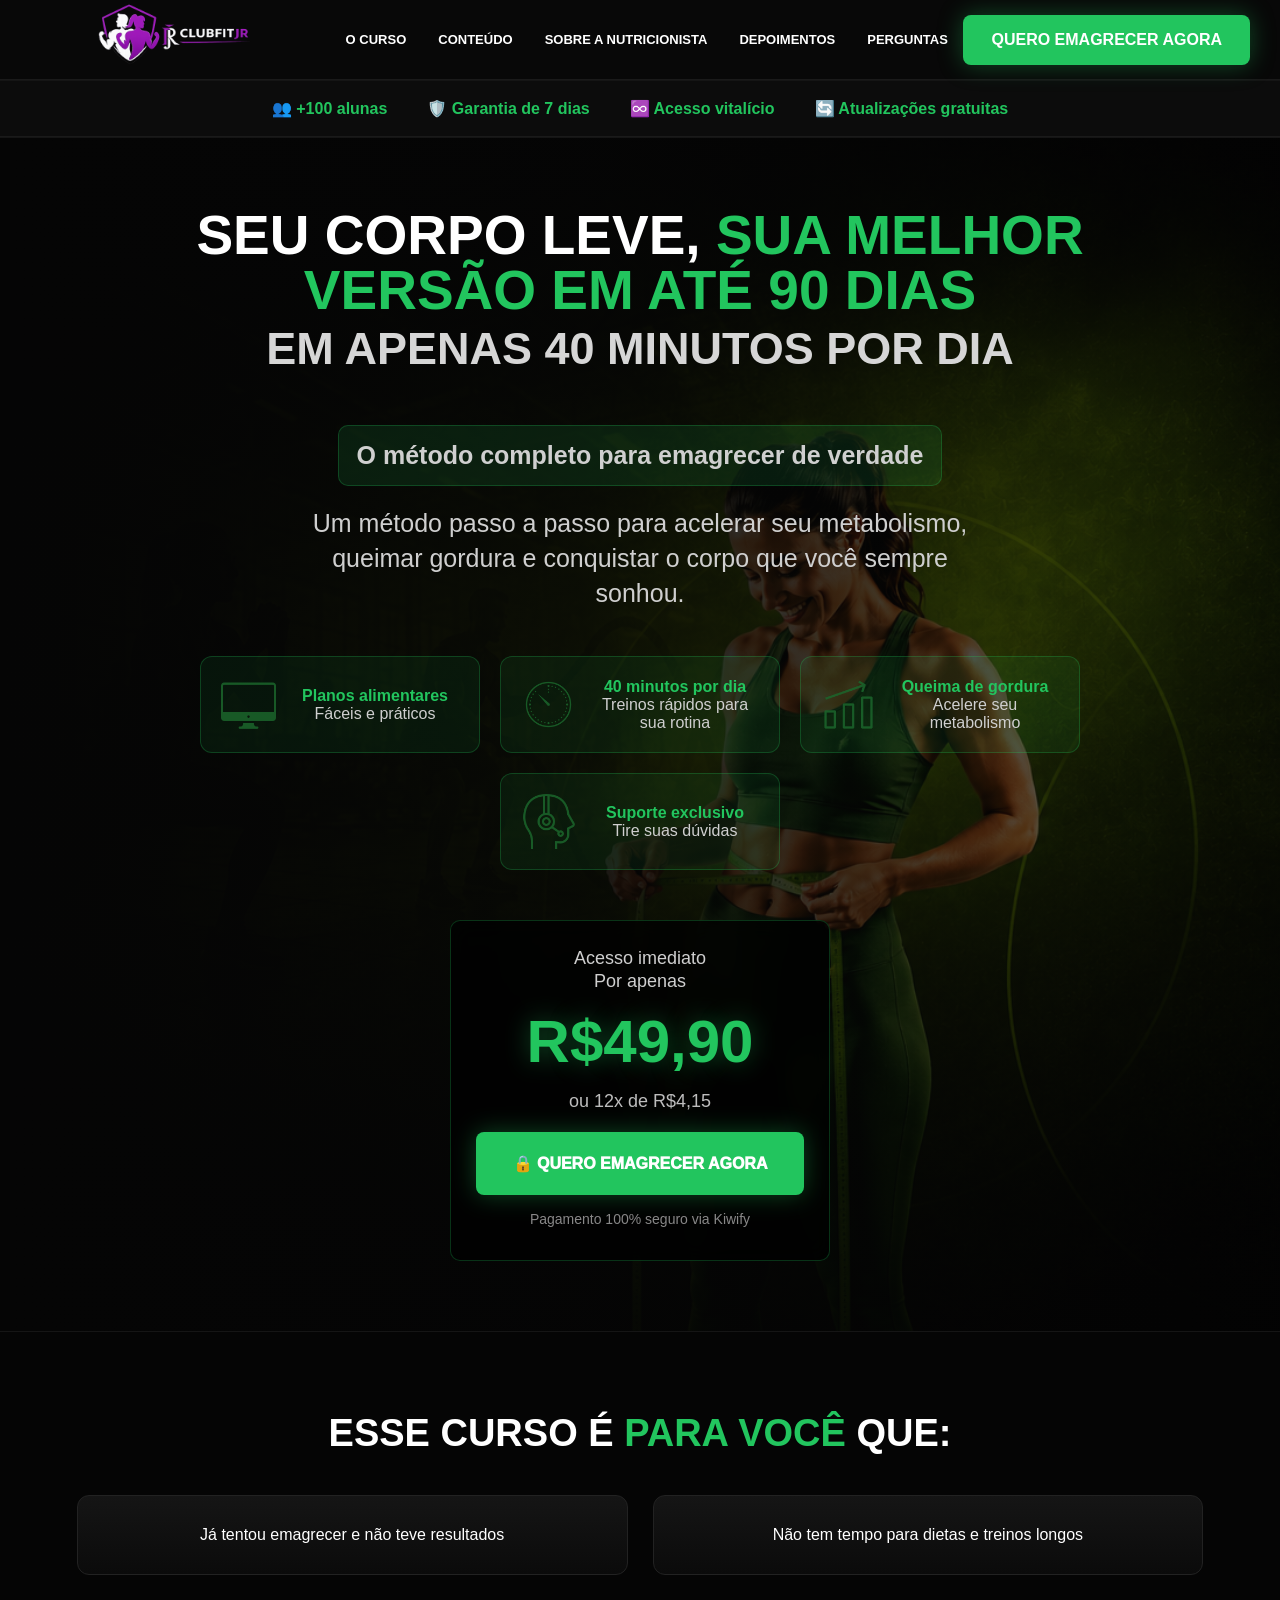
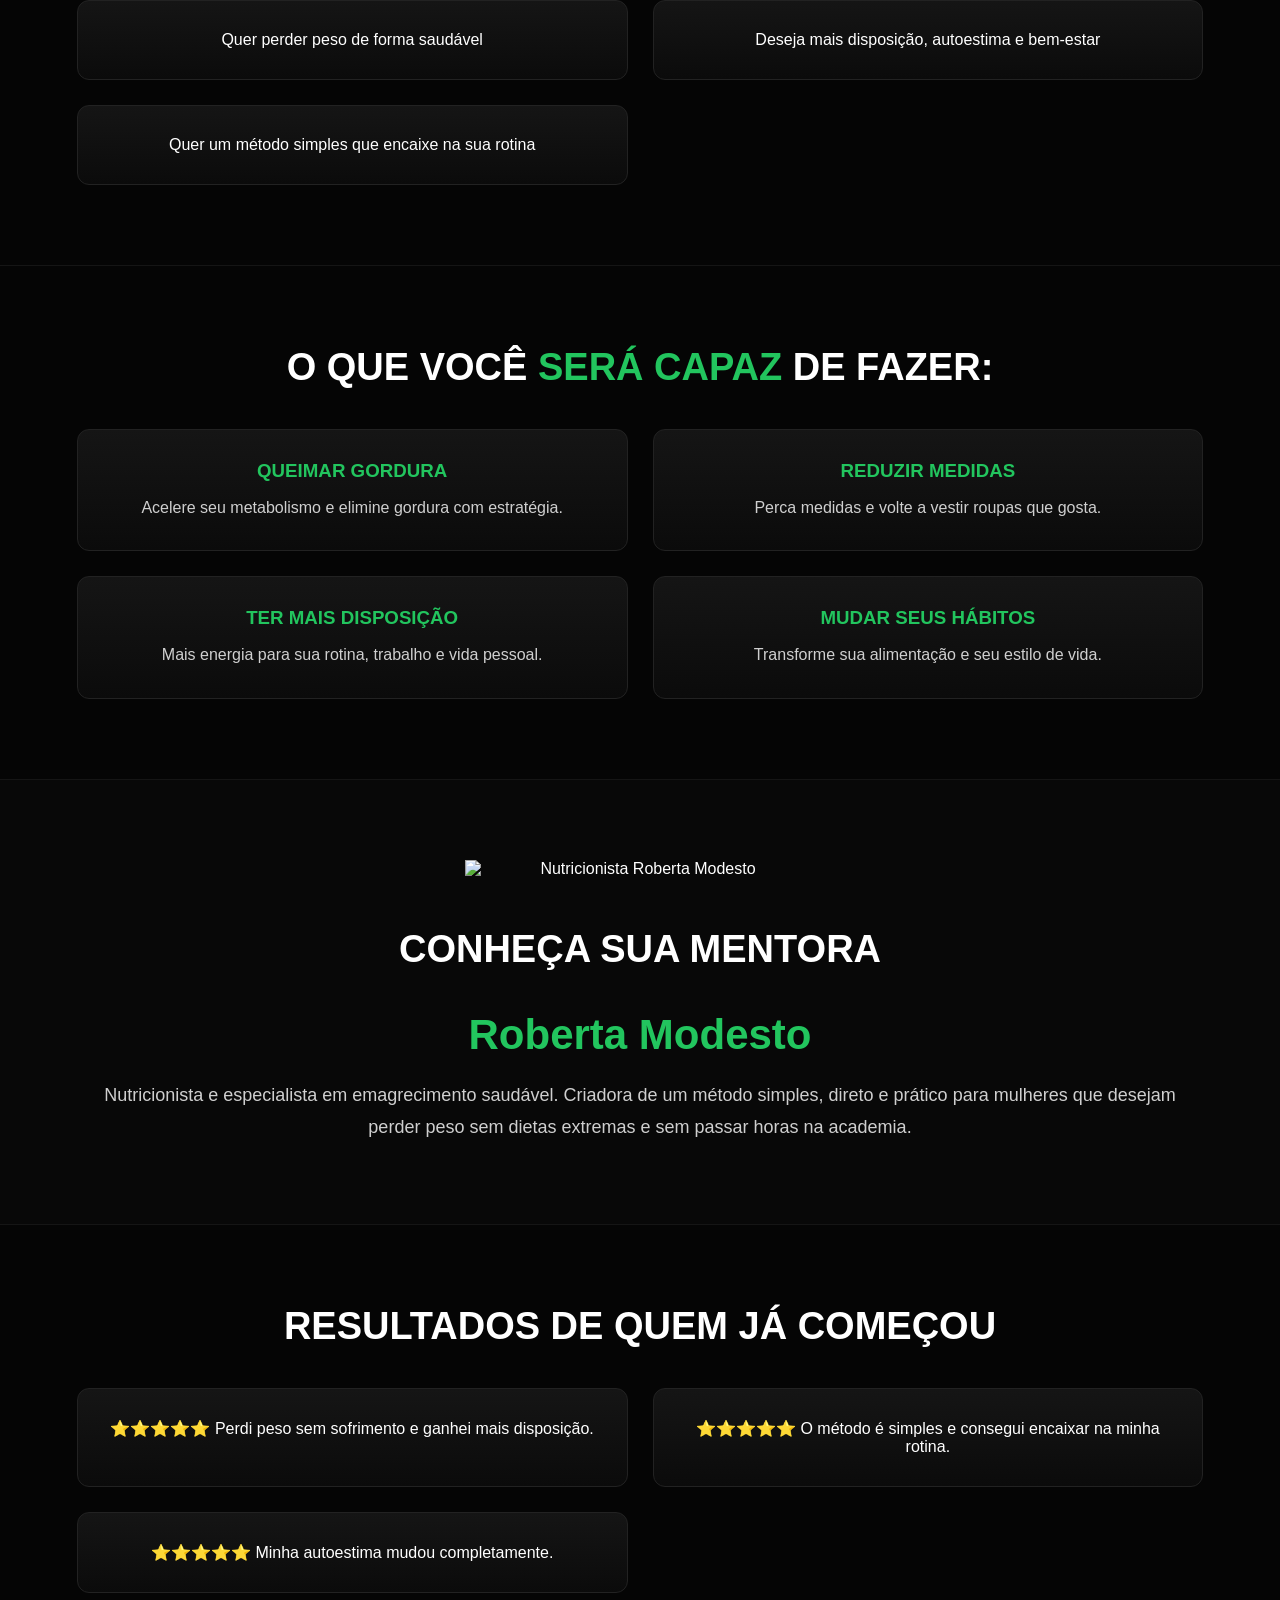
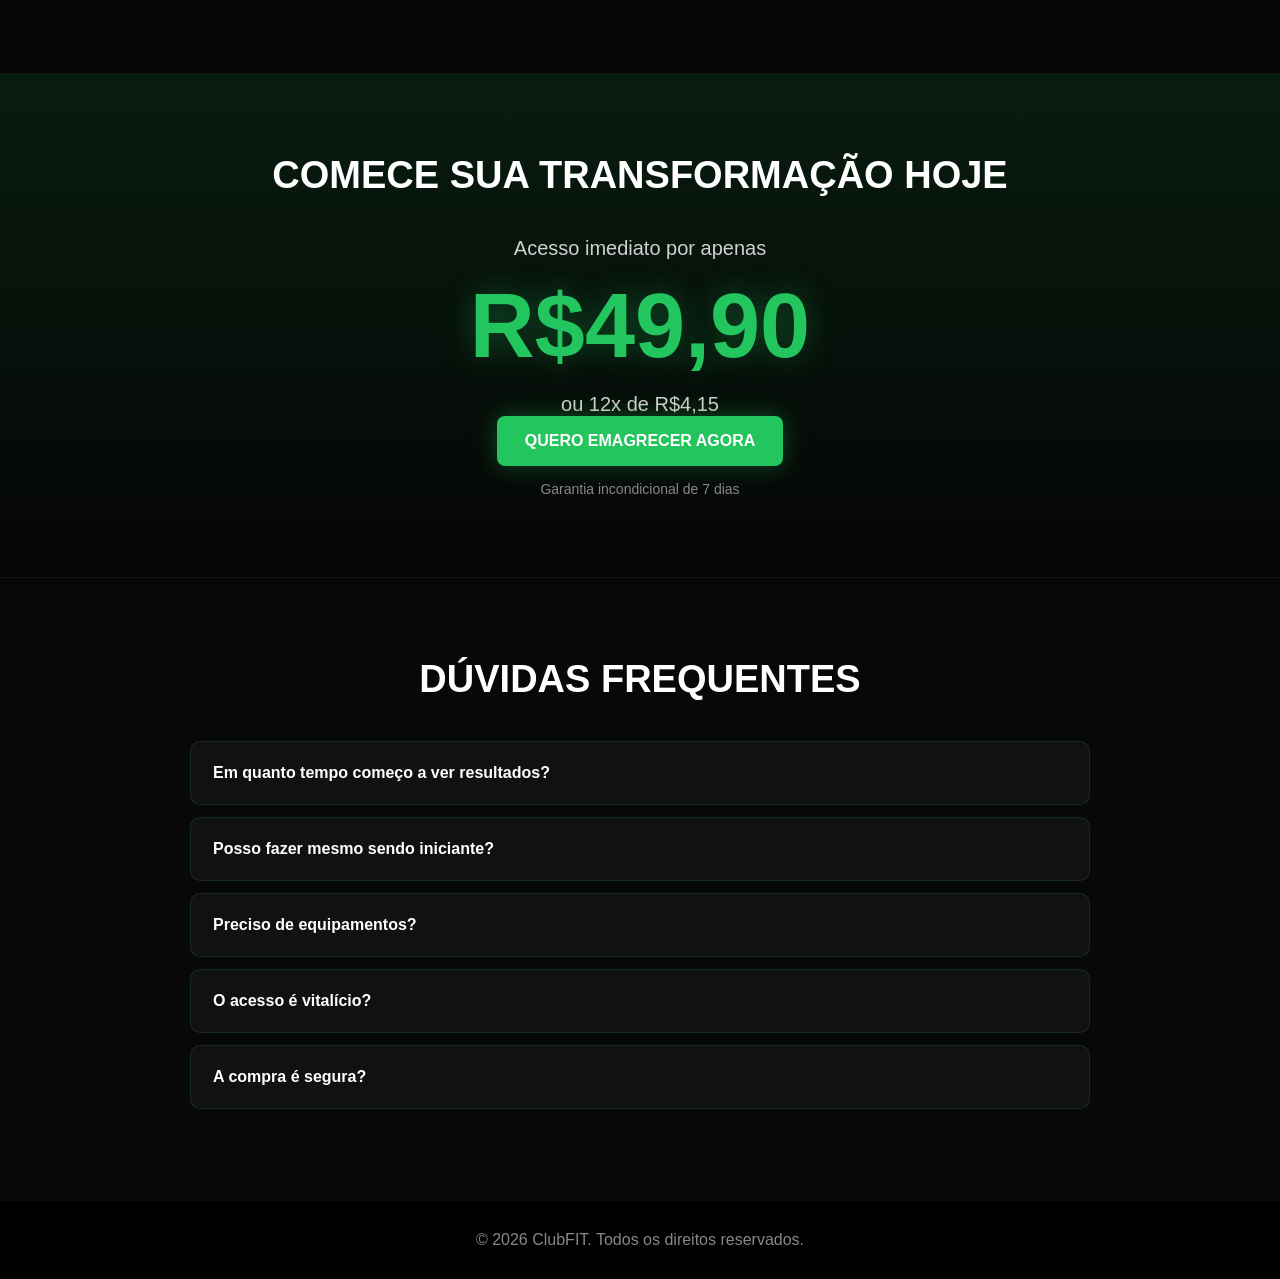
==== index.html @ 79addf98 "primeiro commit" ====
<!DOCTYPE html>
<html lang="en">

<head>
    <meta charset="UTF-8">
    <meta name="viewport" content="width=device-width, initial-scale=1.0">
    <title>Landing Page Roberta</title>
    <link rel="stylesheet" href="src/css/estilos.css">
    <link rel="stylesheet" href="src/css/reset.css">
    <link rel="stylesheet" href="src/css/responsivo.css">


</head>

<body>

    <header class="header">
        <div class="logo">
            <img src="./src/imagens/logotipo.png" alt="ClubFitJR">
        </div>

        <nav class="menu">
            <a href="#curso">O Curso</a>
            <a href="#conteudo">Conteúdo</a>
            <a href="#professora">Sobre a Nutricionista</a>
            <a href="#depoimentos">Depoimentos</a>
            <a href="#faq">Perguntas</a>
        </nav>

        <a class="btn-header btn-principal" href="LINK-DA-KIWIFY">Quero emagrecer agora</a>
    </header>

    <main>

        <section class="prova-social">
            <div>👥 +100 alunas</div>
            <div>🛡️ Garantia de 7 dias</div>
            <div>♾️ Acesso vitalício</div>
            <div>🔄 Atualizações gratuitas</div>
        </section>

        <section class="hero" id="curso">

            <div class="hero-texto">

                <h1>
                    Seu corpo leve, <span class="verde">sua melhor versão em até 90 dias</span>
                </h1>

                <h2>Em apenas 40 minutos por dia</h2>

                <p class="destaque">
                    O método completo para emagrecer de verdade
                </p>

                <p>
                    Um método passo a passo para acelerar seu metabolismo,
                    queimar gordura e conquistar o corpo que você sempre sonhou.
                </p>

                <div class="beneficios-rapidos">

                    <div>
                        <img class="icone" src="./src/imagens/planos-alimentares.png">
                        <div>
                            <strong>Planos alimentares</strong>
                            <span>Fáceis e práticos</span>
                        </div>
                    </div>

                    <div>
                        <img class="icone" src="./src/imagens/40-minutos.png">

                        <div>
                            <strong>40 minutos por dia</strong>
                            <span>Treinos rápidos para sua rotina</span>
                        </div>
                    </div>

                    <div>
                        <img class="icone" src="./src/imagens/queime-gordura.png">

                        <div>
                            <strong>Queima de gordura</strong>
                            <span>Acelere seu metabolismo</span>
                        </div>

                    </div>

                    <div>
                        <img class="icone" src="./src/imagens/suporte-ao-cliente.png">

                        <div>
                            <strong>Suporte exclusivo</strong>
                            <span>Tire suas dúvidas</span>
                        </div>
                    </div>

                </div>

            </div>

            <div class="hero-oferta">

                <p>Acesso imediato</p>

                <span>Por apenas</span>

                <h3>R$49,90</h3>

                <small>ou 12x de R$4,15</small>

                <a href="LINK-DA-KIWIFY" class="oferta-btn">
                    🔒 Quero emagrecer agora
                </a>

                <p class="seguro">
                    Pagamento 100% seguro via Kiwify
                </p>

            </div>

        </section>

        <section class="para-quem">
            <h2>Esse curso é <span class="verde">para você</span> que:</h2>

            <div class="cards">
                <div class="card">Já tentou emagrecer e não teve resultados</div>
                <div class="card">Não tem tempo para dietas e treinos longos</div>
                <div class="card">Quer perder peso de forma saudável</div>
                <div class="card">Deseja mais disposição, autoestima e bem-estar</div>
                <div class="card">Quer um método simples que encaixe na sua rotina</div>
            </div>
        </section>

        <section class="resultados" id="conteudo">
            <h2>O que você <span class="verde">será capaz</span> de fazer:</h2>

            <div class="cards">

                <div class="card">
                    <h3>Queimar gordura</h3>
                    <p>Acelere seu metabolismo e elimine gordura com estratégia.</p>
                </div>

                <div class="card">
                    <h3>Reduzir medidas</h3>
                    <p>Perca medidas e volte a vestir roupas que gosta.</p>
                </div>

                <div class="card">
                    <h3>Ter mais disposição</h3>
                    <p>Mais energia para sua rotina, trabalho e vida pessoal.</p>
                </div>

                <div class="card">
                    <h3>Mudar seus hábitos</h3>
                    <p>Transforme sua alimentação e seu estilo de vida.</p>
                </div>

            </div>
        </section>

        <section class="professora" id="professora">
            <div>
                <img src="./imagens/img.png" alt="Nutricionista Roberta Modesto">
            </div>

            <div>
                <h2>Conheça sua mentora</h2>
                <h3>Roberta Modesto</h3>

                <p>
                    Nutricionista e especialista em emagrecimento saudável.
                    Criadora de um método simples, direto e prático para mulheres que desejam
                    perder peso sem dietas extremas e sem passar horas na academia.
                </p>
            </div>
        </section>

        <section class="depoimentos" id="depoimentos">
            <h2>Resultados de quem já começou</h2>

            <div class="cards">
                <div class="card">⭐⭐⭐⭐⭐ Perdi peso sem sofrimento e ganhei mais disposição.</div>
                <div class="card">⭐⭐⭐⭐⭐ O método é simples e consegui encaixar na minha rotina.</div>
                <div class="card">⭐⭐⭐⭐⭐ Minha autoestima mudou completamente.</div>
            </div>
        </section>

        <section class="oferta">
            <h2>Comece sua transformação hoje</h2>

            <p>Acesso imediato por apenas</p>

            <h3>R$49,90</h3>

            <p>ou 12x de R$4,15</p>

            <a class="btn-principal" href="LINK-DA-KIWIFY">
                Quero emagrecer agora
            </a>

            <p class="seguro">Garantia incondicional de 7 dias</p>
        </section>

        <section class="faq" id="faq">
            <h2>Dúvidas frequentes</h2>

            <div class="pergunta">Em quanto tempo começo a ver resultados?</div>
            <div class="pergunta">Posso fazer mesmo sendo iniciante?</div>
            <div class="pergunta">Preciso de equipamentos?</div>
            <div class="pergunta">O acesso é vitalício?</div>
            <div class="pergunta">A compra é segura?</div>
        </section>

    </main>

    <footer class="footer">
        <p>© 2026 ClubFIT. Todos os direitos reservados.</p>
    </footer>

</body>
---- src/css/estilos.css ----
* {
    margin: 0;
    padding: 0;
    box-sizing: border-box;
}

:root {
    --verde: #22c55e;
    --verde-hover: #16a34a;
    --fundo: #050505;
    --card: #101010;
}

body {
    background: var(--fundo);
    color: #fff;
    font-family: Arial, Helvetica, sans-serif;
}

.header {
    height: 80px;
    padding: 0 6%;
    display: flex;
    align-items: center;
    justify-content: space-between;
    background: #080808;
    border-bottom: 1px solid #1a1a1a;
}

logo {
    display: flex;
    align-items: center;
}

.logo img {
    height: 200px;
    width: auto;
    display: block;
    align-items: center;
}

.logo span,
.verde {
    color: var(--verde);
}

.menu {
    display: flex;
    gap: 32px;
}

.menu a {
    color: #ffffff;
    text-decoration: none;
    font-size: 13px;
    font-weight: 700;
    text-transform: uppercase;
}

.btn-header,
.btn-principal {
    display: inline-block;
    background: var(--verde);
    color: #fff;
    padding: 16px 28px;
    border-radius: 8px;
    text-decoration: none;
    font-weight: 900;
    text-transform: uppercase;
    box-shadow: 0 0 25px rgba(34, 197, 94, 0.35);
    transition: 0.3s;
}

.btn-header:hover,
.btn-principal:hover,
.oferta-btn:hover {
    background: var(--verde-hover);
    transform: translateY(-2px);
}

.prova-social {
    display: flex;
    justify-content: center;
    gap: 40px;
    padding: 18px;
    background: #0c0c0c;
    border-bottom: 1px solid #1a1a1a;
}

.prova-social div {
    color: var(--verde);
    font-weight: 700;
}

.hero {
    min-height: 720px;
    padding: 70px 6%;
    display: grid;
    grid-template-columns: 1.1fr 0.9fr;
    align-items: center;
    gap: 40px;
    background:
        linear-gradient(90deg, #050505 0%, rgba(5, 5, 5, 0.92) 45%, rgba(5, 5, 5, 0.55) 100%),
        url("../imagens/imagem-fundo1.png") center/cover no-repeat;
}

.hero h1 {
    font-size: 68px;
    line-height: 1;
    font-weight: 900;
    text-transform: uppercase;
    max-width: 760px;
}

.hero h2 {
    margin-top: 5px;
    font-size: 45px;
    color: #d6d6d6;
    text-transform: uppercase;
    max-width: 760px;
}

.hero p {
    margin: 10px 0;
    max-width: 900px;
    color: #cfcfcf;
    font-size: 25px;
    line-height: 1.4;
}

.destaque {
    display: inline-block;
    background: rgba(34, 197, 94, 0.12);
    border: 1px solid rgba(34, 197, 94, 0.25);
    padding: 12px 18px;
    border-radius: 10px;
    font-weight: 700;
}

.beneficios-rapidos {
    display: flex;
    gap: 20px;
    margin-top: 35px;
}

.beneficios-rapidos>div {
    width: 280px;
    padding: 20px;
    background: rgba(34, 197, 94, 0.08);
    border: 1px solid rgba(34, 197, 94, 0.25);
    border-radius: 12px;

    display: flex;
    align-items: center;
    gap: 15px;
}

.icone {
    width: 55px;
    height: 55px;
    object-fit: contain;
    flex-shrink: 0;
}

.beneficios-rapidos strong {
    color: var(--verde);
    font-size: 16px;
    margin-bottom: 4px;
}

.beneficios-rapidos span {
    color: #cfcfcf;
    font-size: 16px;

}

.hero-oferta {
    width: 380px;
    margin: 0 auto;
    padding: 25px 25px 30px;
    background: rgba(0, 0, 0, .75);
    backdrop-filter: blur(10px);
    border: 1px solid rgba(34, 197, 94, .25);
    border-radius: 10px;
    text-align: center;
    position: relative;
}

.hero-oferta p {
    margin: 0;
    display: block;
    text-align: center;
    font-size: 18px;
}

.hero-oferta span {
    color: #cfcfcf;
    display: block;
    text-align: center;
    font-size: 18px;
}

.hero-oferta h3 {
    font-size: 60px;
    color: var(--verde);
    margin: 15px 0;
    text-shadow: 0 0 25px rgba(34, 197, 94, 0.4);
}

.hero-oferta small {
    display: block;
    color: #bdbdbd;
    text-align: center;
    font-size: 18px;
}

.oferta-btn {
    width: 340px;
    max-width: 100%;
    display: inline-block;
    background: var(--verde);
    color: #fff;
    padding: 22px 15px;
    margin-top: 20px;
    border-radius: 8px;
    text-decoration: none;
    font-weight: 1000;
    text-transform: uppercase;
    box-shadow: 0 0 25px rgba(34, 197, 94, 0.35);
    transition: 0.3s;
}

.seguro {
    margin-top: 15px !important;
    text-align: center;
    font-size: 14px !important;
    color: #888 !important;
}

section {
    padding: 80px 6%;
    border-top: 1px solid #151515;
}

section h2 {
    text-align: center;
    font-size: 38px;
    margin-bottom: 40px;
    text-transform: uppercase;
}

.cards {
    display: grid;
    grid-template-columns: repeat(auto-fit, minmax(240px, 1fr));
    gap: 25px;
}

.card {
    background: linear-gradient(180deg, #151515, #0b0b0b);
    border: 1px solid #222;
    border-radius: 12px;
    padding: 30px;
    text-align: center;
    transition: .3s;
}

.card:hover {
    transform: translateY(-5px);
    border-color: var(--verde);
}

.card h3 {
    color: var(--verde);
    margin-bottom: 13px;
    text-transform: uppercase;
}

.card p {
    color: #cfcfcf;
    line-height: 1.6;
}

.professora {
    display: grid;
    grid-template-columns: .8fr 1.2fr;
    gap: 50px;
    align-items: center;
    background: #080808;
}

.professora img {
    width: 100%;
    max-width: 350px;
    margin: auto;
    display: block;
}

.professora h2 {
    text-align: left;
}

.professora h3 {
    color: var(--verde);
    font-size: 42px;
    margin-bottom: 20px;
}

.professora p {
    color: #cfcfcf;
    line-height: 1.8;
    font-size: 18px;
}

.oferta {
    text-align: center;
    background: linear-gradient(180deg, rgba(34, 197, 94, 0.12), #050505);
}

.oferta h3 {
    color: var(--verde);
    font-size: 90px;
    margin: 15px 0;
    text-shadow: 0 0 30px rgba(34, 197, 94, 0.35);
}

.oferta p {
    color: #d0d0d0;
    font-size: 20px;
}

.faq {
    background: #080808;
}

.pergunta {
    max-width: 900px;
    margin: 12px auto;
    padding: 22px;
    background: #111;
    border: 1px solid rgba(34, 197, 94, .15);
    border-radius: 10px;
    font-weight: 700;
    cursor: pointer;
}

.footer {
    padding: 30px;
    text-align: center;
    background: #000;
    color: #888;
}
---- src/css/responsivo.css ----
@media (max-width: 425px) {

    .header {
        height: 48px;
        padding: 8px 14px;
    }

    .logo img {
        height: 120px;
    }

    .menu,
    .btn-header {
        display: none;
    }

    .header::after {
        content: "☰";
        color: #fff;
        font-size: 26px;
    }

    .prova-social {
        grid-template-columns: repeat(4, 1fr);
        gap: 4px;
        padding: 8px 4px;
    }

    .prova-social div {
        font-size: 8px;
        line-height: 1.1;
        text-align: center;
    }

    .hero {
        position: relative;
        display: block;
        min-height: 900px;
        padding: 22px 14px 24px;
        overflow: hidden;
        background:
            linear-gradient(90deg, #050505 0%, rgba(5, 5, 5, 0.92) 45%, rgba(5, 5, 5, 0.55) 100%),
            url("../imagens/mobile-fundo.png")
    }

    .hero-texto,
    .hero-oferta {
        position: relative;
        z-index: 2;
    }

    .hero-texto {
        max-width: 210px;
    }

    .hero h1 {
        font-size: 17px;
        line-height: .86;
        max-width: 210px;
        margin-bottom: 10px;
        text-align: left;
    }

    .hero h2 {
        font-size: 12px;
        line-height: 1.05;
        margin-bottom: 10px;
        text-align: left;
    }

    .destaque {
        font-size: 10px;
        padding: 8px 10px;
        max-width: 210px;
        margin: 0px;
        text-align: left;
    }

    .hero p {
        font-size: 10px;
        line-height: 1.35;
        max-width: 210px;
        margin: 1px 0;
        text-align: left;
    }

    .beneficios-rapidos {
        display: flex;
        flex-direction: column;
        gap: 12px;
        margin-top: 0px;
        width: 100%;
    }

    .beneficios-rapidos>div {
        width: 100%;
        padding: 10px 0;

        background: transparent;
        border: none;

        display: flex;
        align-items: center;
        gap: 12px;
    }

    .icone {
        width: 25px;
        height: 25px;
        object-fit: contain;
        flex-shrink: 0;
    }

    .beneficios-rapidos strong {
        display: block;
        color: var(--verde);
        font-size: 12px;
        margin-bottom: 2px;
        line-height: 1.2;
        text-align: left;
    }

    .beneficios-rapidos span {
        display: block;
        color: #cfcfcf;
        font-size: 10px;
        line-height: 1.2;
        text-align: left;
    }

    .hero-oferta {
        width: 90%;
        margin-top: 1px;
        padding: 1px 25px;
        border-radius: 6px;
        background: rgba(8, 8, 8, .95);
        display: flex;
        flex-direction: column;
        align-items: center;
    }

    .hero-oferta p {
        font-size: 14px;
        margin: 1px;
    }

    .hero-oferta span {
        font-size: 12px;
        margin: 1px;
    }

    .hero-oferta small {
        font-size: 13px;
        margin: 0px;
        padding: 1px;
    }

    .hero-oferta h3 {
        font-size: 35px;
        margin: 1px;

    }

    .oferta-btn,
    .btn-principal {
        width: 100%;
        padding: 10px 2px;
        font-size: 12px;
        margin: 1px;
    }

    .seguro{
        margin-top: 0 !important;
        font-size: 13px !important;
        text-align: center;
        display: block;
        color: #888 !important;
    }

    section {
        padding: 34px 14px;
    }

    section h2 {
        font-size: 22px;
        line-height: 1.15;
    }

    .cards {
        grid-template-columns: 1fr;
        gap: 8px;
    }

    .card {
        padding: 12px;
        font-size: 12px;
    }

    .card:hover {
        transform: translateY(-5px);
        border-color: var(--verde);
    }

    .card h3 {
        color: var(--verde);
        margin-bottom: 13px;
        text-transform: uppercase;
    }

    .card p {
        color: #cfcfcf;
        line-height: 1.6;
    }

    .professora {
        grid-template-columns: 1fr;
        gap: 20px;
    }

    .professora h2 {
        text-align: center;
    }

    .professora h3 {
        font-size: 28px;
        text-align: center;
    }

    .professora p {
        font-size: 14px;
    }

    .oferta h3 {
        font-size: 48px;
    }
}
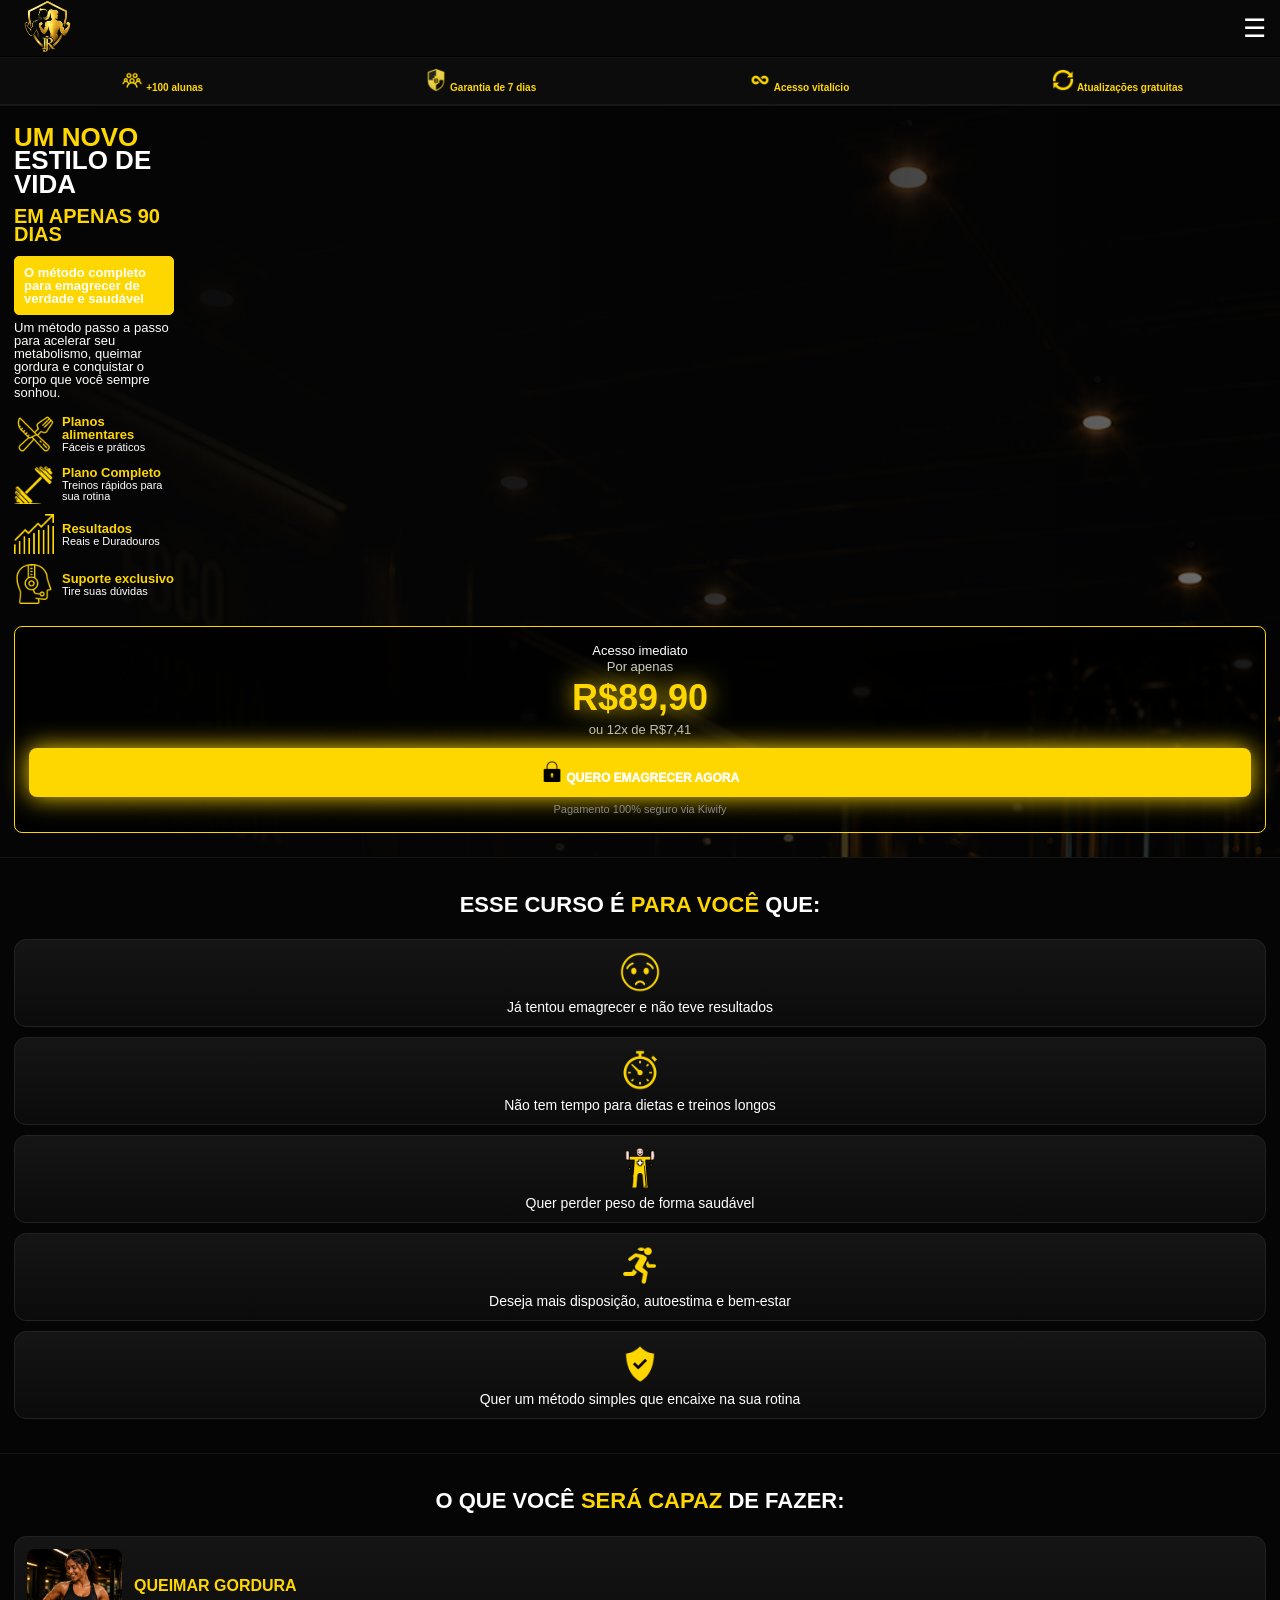
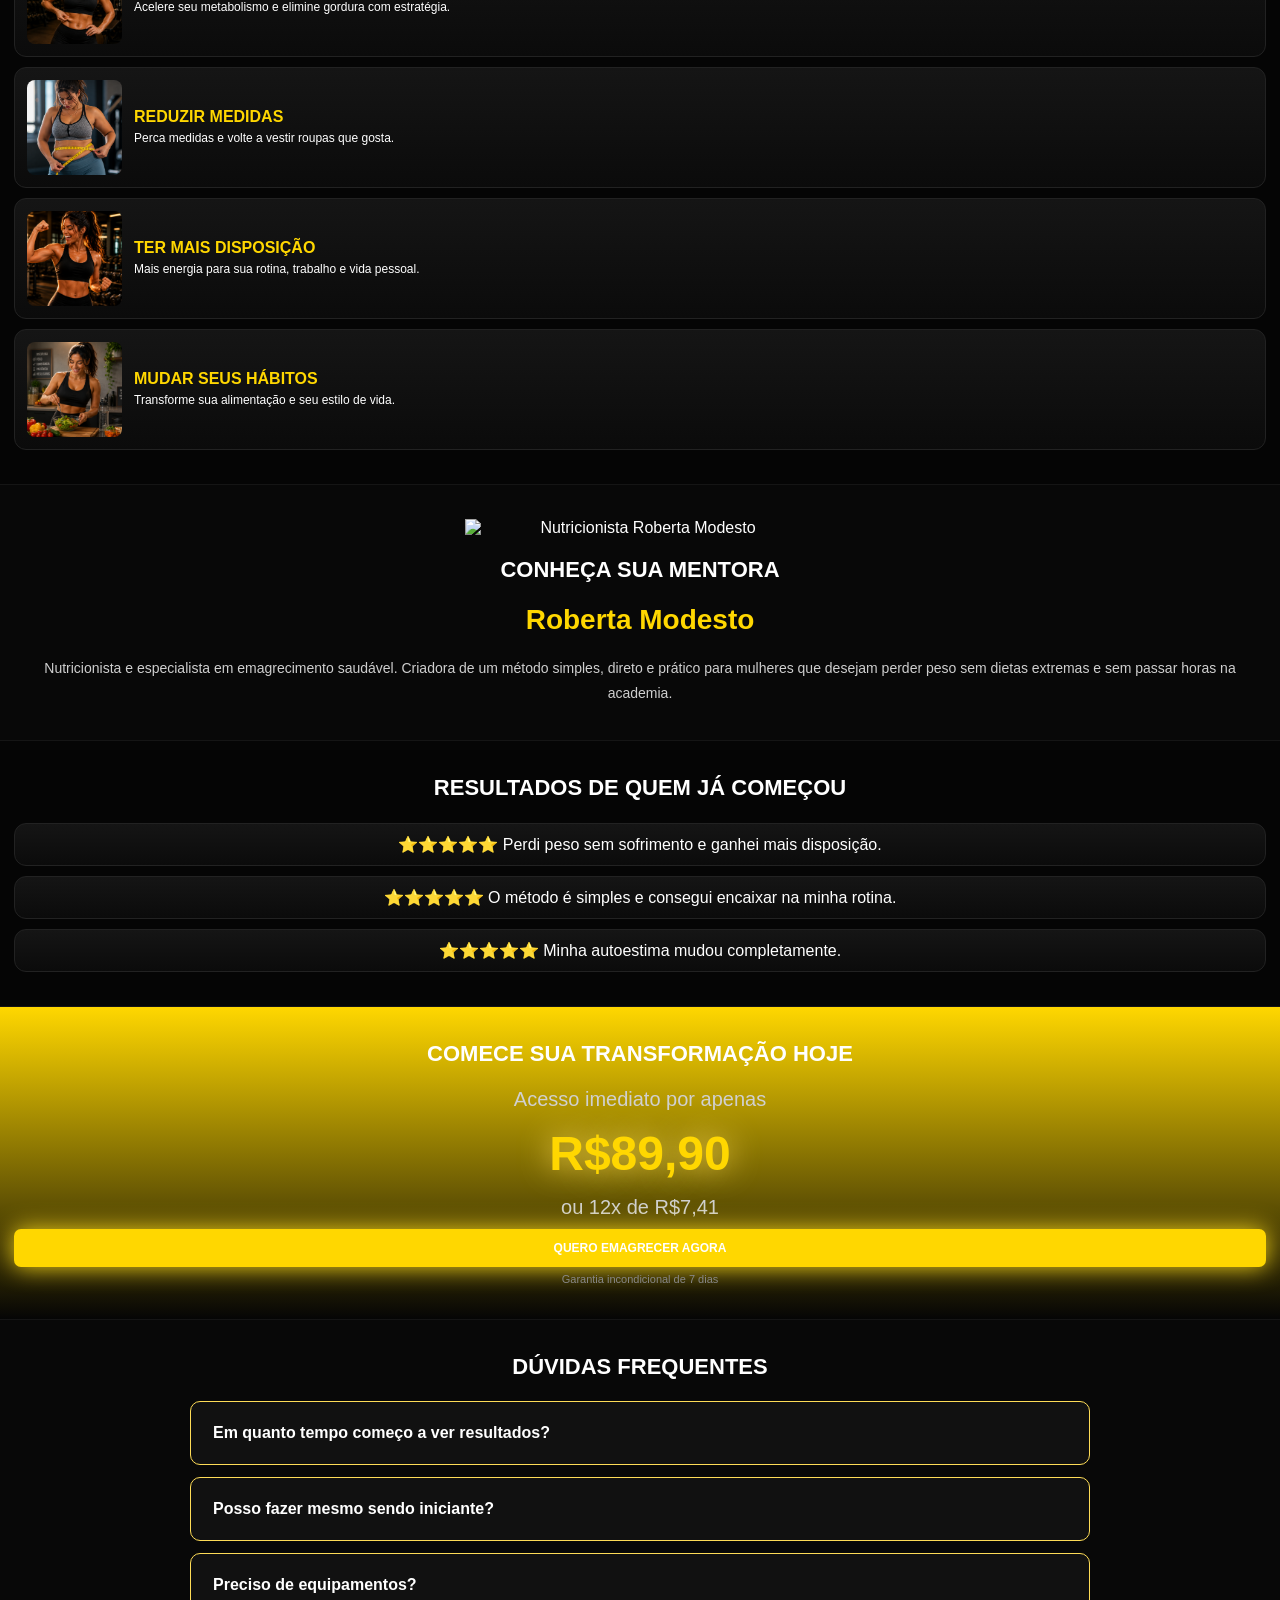
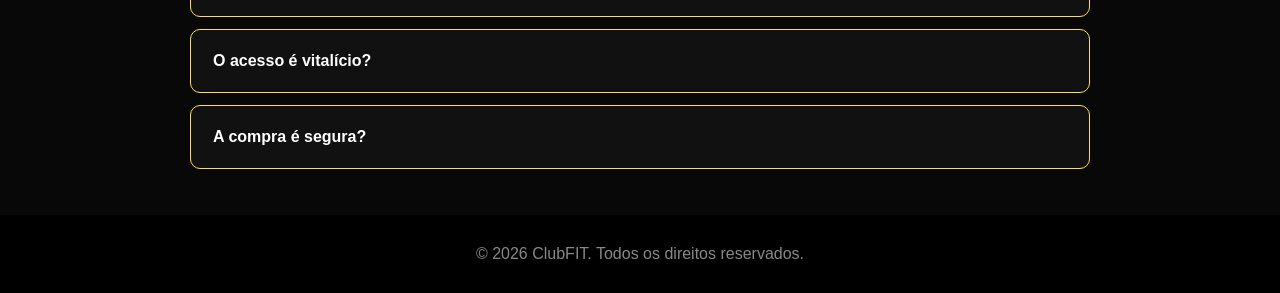
==== commit 5140ee2e: "Atualização da landing page" ====
--- a/index.html
+++ b/index.html
@@ -27,16 +27,32 @@
             <a href="#faq">Perguntas</a>
         </nav>
 
-        <a class="btn-header btn-principal" href="LINK-DA-KIWIFY">Quero emagrecer agora</a>
+        <a class="btn-header btn-principal" href="https://pay.kiwify.com.br/pXfi8ms">Quero emagrecer agora</a>
     </header>
 
     <main>
 
         <section class="prova-social">
-            <div>👥 +100 alunas</div>
-            <div>🛡️ Garantia de 7 dias</div>
-            <div>♾️ Acesso vitalício</div>
-            <div>🔄 Atualizações gratuitas</div>
+            <div>
+                <img class="icone-principal" src="./src/imagens/alunos.png" alt="Alunos">
+                <span>+100 alunas</span>
+            </div>
+
+            <div>
+                <img class="icone-principal" src="./src/imagens/protecao.png" alt="Garantia 7 dias">
+                <span>Garantia de 7 dias</span>
+            </div>
+
+            <div>
+                <img class="icone-principal" src="./src/imagens/acesso-vitalicio-100.png" alt="Acesso vitalício">
+                <span>Acesso vitalício</span>
+            </div>
+
+            <div>
+                <img class="icone-principal" src="./src/imagens/atualizar.png" alt="Atualizações gra">
+                <span>Atualizações gratuitas</span>
+            </div>
+
         </section>
 
         <section class="hero" id="curso">
@@ -44,13 +60,13 @@
             <div class="hero-texto">
 
                 <h1>
-                    Seu corpo leve, <span class="verde">sua melhor versão em até 90 dias</span>
+                    UM NOVO <span class="dourado">ESTILO DE VIDA</span>
                 </h1>
 
-                <h2>Em apenas 40 minutos por dia</h2>
+                <h2>EM APENAS 90 DIAS</h2>
 
                 <p class="destaque">
-                    O método completo para emagrecer de verdade
+                    O método completo para emagrecer de verdade e saudável
                 </p>
 
                 <p>
@@ -72,7 +88,7 @@
                         <img class="icone" src="./src/imagens/40-minutos.png">
 
                         <div>
-                            <strong>40 minutos por dia</strong>
+                            <strong>Plano Completo</strong>
                             <span>Treinos rápidos para sua rotina</span>
                         </div>
                     </div>
@@ -81,8 +97,8 @@
                         <img class="icone" src="./src/imagens/queime-gordura.png">
 
                         <div>
-                            <strong>Queima de gordura</strong>
-                            <span>Acelere seu metabolismo</span>
+                            <strong>Resultados</strong>
+                            <span>Reais e Duradouros</span>
                         </div>
 
                     </div>
@@ -106,12 +122,13 @@
 
                 <span>Por apenas</span>
 
-                <h3>R$49,90</h3>
-
-                <small>ou 12x de R$4,15</small>
-
-                <a href="LINK-DA-KIWIFY" class="oferta-btn">
-                    🔒 Quero emagrecer agora
+                <h3>R$89,90</h3>
+
+                <small>ou 12x de R$7,41</small>
+
+                <a href="https://pay.kiwify.com.br/pXfi8ms" class="oferta-btn">
+                    <img class="cadeado" src="./src/imagens/cadeado-compra.png" alt="cadeado">
+                    Quero emagrecer agora
                 </a>
 
                 <p class="seguro">
@@ -126,37 +143,75 @@
             <h2>Esse curso é <span class="verde">para você</span> que:</h2>
 
             <div class="cards">
-                <div class="card">Já tentou emagrecer e não teve resultados</div>
-                <div class="card">Não tem tempo para dietas e treinos longos</div>
-                <div class="card">Quer perder peso de forma saudável</div>
-                <div class="card">Deseja mais disposição, autoestima e bem-estar</div>
-                <div class="card">Quer um método simples que encaixe na sua rotina</div>
+
+                <div class="card">
+                    <img class="icone-card" src="./src/imagens/desanimado-card.png" alt="Desanimado">
+                    <span>Já tentou emagrecer e não teve resultados</span>
+                </div>
+
+                <div class="card">
+                    <img class="icone-card" src="./src/imagens/tempo.png" alt="Desanimado">
+                    <span>Não tem tempo para dietas e treinos longos</span>
+                </div>
+
+                <div class="card">
+                    <img class="icone-card" src="./src/imagens/icone-saudável.png" alt="Desanimado">
+                    <span>Quer perder peso de forma saudável</span>
+                </div>
+
+                <div class="card">
+                    <img class="icone-card" src="./src/imagens/icone-disposicao.png" alt="Desanimado">
+                    <span>Deseja mais disposição, autoestima e bem-estar</span>
+                </div>
+
+                <div class="card">
+                    <img class="icone-card" src="./src/imagens/icone-aprovado.png" alt="Desanimado">
+                    <span>Quer um método simples que encaixe na sua rotina</span>
+                </div>
             </div>
         </section>
 
         <section class="resultados" id="conteudo">
             <h2>O que você <span class="verde">será capaz</span> de fazer:</h2>
 
-            <div class="cards">
-
-                <div class="card">
-                    <h3>Queimar gordura</h3>
-                    <p>Acelere seu metabolismo e elimine gordura com estratégia.</p>
-                </div>
-
-                <div class="card">
-                    <h3>Reduzir medidas</h3>
-                    <p>Perca medidas e volte a vestir roupas que gosta.</p>
-                </div>
-
-                <div class="card">
-                    <h3>Ter mais disposição</h3>
-                    <p>Mais energia para sua rotina, trabalho e vida pessoal.</p>
-                </div>
-
-                <div class="card">
-                    <h3>Mudar seus hábitos</h3>
-                    <p>Transforme sua alimentação e seu estilo de vida.</p>
+            <div class="cards-resultados">
+
+                <div class="card-resultados">
+
+                    <img class="conteudo-card" src="./src/imagens/emagrecer.png">
+
+                    <div class="texto-card">
+                        <h3>Queimar gordura</h3>
+                        <p>Acelere seu metabolismo e elimine gordura com estratégia.</p>
+                    </div>
+
+                </div>
+
+                <div class="card-resultados">
+                    <img class="conteudo-card" src="./src/imagens/reduzir-medidas.png">
+
+                    <div class="texto-card">
+                        <h3>Reduzir medidas</h3>
+                        <p>Perca medidas e volte a vestir roupas que gosta.</p>
+                    </div>
+                </div>
+
+                <div class="card-resultados">
+                    <img class="conteudo-card" src="./src/imagens/disposicao-foto.png">
+
+                    <div class="texto-card">
+                        <h3>Ter mais disposição</h3>
+                        <p>Mais energia para sua rotina, trabalho e vida pessoal.</p>
+                    </div>
+                </div>
+
+                <div class="card-resultados">
+                    <img class="conteudo-card" src="./src/imagens/habito-foto.png">
+
+                    <div class="texto-card">
+                        <h3>Mudar seus hábitos</h3>
+                        <p>Transforme sua alimentação e seu estilo de vida.</p>
+                    </div>
                 </div>
 
             </div>
@@ -194,11 +249,11 @@
 
             <p>Acesso imediato por apenas</p>
 
-            <h3>R$49,90</h3>
-
-            <p>ou 12x de R$4,15</p>
-
-            <a class="btn-principal" href="LINK-DA-KIWIFY">
+            <h3>R$89,90</h3>
+
+            <p>ou 12x de R$7,41</p>
+
+            <a class="btn-principal" href="https://pay.kiwify.com.br/pXfi8ms">
                 Quero emagrecer agora
             </a>
 
--- a/src/css/estilos.css
+++ b/src/css/estilos.css
@@ -5,8 +5,8 @@
 }
 
 :root {
-    --verde: #22c55e;
-    --verde-hover: #16a34a;
+    --dourado: #FFD700;
+    --dourado-hover: #FFD700;
     --fundo: #050505;
     --card: #101010;
 }
@@ -24,7 +24,7 @@
     align-items: center;
     justify-content: space-between;
     background: #080808;
-    border-bottom: 1px solid #1a1a1a;
+    border-bottom: 1px solid #000000;
 }
 
 logo {
@@ -33,7 +33,7 @@
 }
 
 .logo img {
-    height: 200px;
+    height: 90px;
     width: auto;
     display: block;
     align-items: center;
@@ -41,7 +41,7 @@
 
 .logo span,
 .verde {
-    color: var(--verde);
+    color: var(--dourado);
 }
 
 .menu {
@@ -52,44 +52,57 @@
 .menu a {
     color: #ffffff;
     text-decoration: none;
-    font-size: 13px;
+    font-size: 15px;
     font-weight: 700;
     text-transform: uppercase;
+    align-items: center;
 }
 
 .btn-header,
 .btn-principal {
     display: inline-block;
-    background: var(--verde);
-    color: #fff;
-    padding: 16px 28px;
-    border-radius: 8px;
+    background: var(--dourado);
+    color: #ffffff;
+    padding: 18px 30px;
+    border-radius: 7px;
     text-decoration: none;
     font-weight: 900;
     text-transform: uppercase;
-    box-shadow: 0 0 25px rgba(34, 197, 94, 0.35);
+    box-shadow: 0 0 25px #f7d619;
     transition: 0.3s;
 }
 
 .btn-header:hover,
 .btn-principal:hover,
 .oferta-btn:hover {
-    background: var(--verde-hover);
+    background: var(--dourado-hover);
     transform: translateY(-2px);
 }
 
 .prova-social {
     display: flex;
     justify-content: center;
-    gap: 40px;
-    padding: 18px;
+    gap: 10px;
+    padding: 10px;
     background: #0c0c0c;
     border-bottom: 1px solid #1a1a1a;
 }
 
 .prova-social div {
-    color: var(--verde);
-    font-weight: 700;
+    color: var(--dourado);
+    font-weight: 800;
+    text-align: center;
+    Margin: 3px;
+}
+
+.prova-social span {
+    text-align: center;
+
+}
+
+.icone-principal {
+    height: 30px;
+    align-items: center;
 }
 
 .hero {
@@ -105,83 +118,89 @@
 }
 
 .hero h1 {
-    font-size: 68px;
+    font-size: 80px;
     line-height: 1;
-    font-weight: 900;
+    font-weight: 800;
     text-transform: uppercase;
     max-width: 760px;
+    color: var(--dourado);
+}
+
+.hero h1 span {
+    color: white
 }
 
 .hero h2 {
-    margin-top: 5px;
-    font-size: 45px;
+    margin-top: 1px;
+    font-size: 60px;
     color: #d6d6d6;
     text-transform: uppercase;
     max-width: 760px;
+    text-align: left;
+    color: var(--dourado);
 }
 
 .hero p {
-    margin: 10px 0;
+    margin: 7px 0;
     max-width: 900px;
-    color: #cfcfcf;
-    font-size: 25px;
+    color: #ffffff;
+    font-size: 30px;
     line-height: 1.4;
 }
 
 .destaque {
     display: inline-block;
-    background: rgba(34, 197, 94, 0.12);
-    border: 1px solid rgba(34, 197, 94, 0.25);
+    background: #FFD700;
+    border: 1px solid #FFD700;
     padding: 12px 18px;
-    border-radius: 10px;
+    border-radius: 5px;
     font-weight: 700;
 }
 
 .beneficios-rapidos {
     display: flex;
+    gap: 10px;
+    margin-top: 35px;
+}
+
+.beneficios-rapidos>div {
+    width: 240px;
+    padding: 17px;
+    background: #000000;
+    border: 1px solid #FFD700;
+    border-radius: 12px;
+    display: flex;
+    align-items: center;
     gap: 20px;
-    margin-top: 35px;
-}
-
-.beneficios-rapidos>div {
-    width: 280px;
-    padding: 20px;
-    background: rgba(34, 197, 94, 0.08);
-    border: 1px solid rgba(34, 197, 94, 0.25);
-    border-radius: 12px;
-
-    display: flex;
-    align-items: center;
-    gap: 15px;
 }
 
 .icone {
-    width: 55px;
-    height: 55px;
+    width: 50px;
+    height: 50px;
     object-fit: contain;
     flex-shrink: 0;
 }
 
 .beneficios-rapidos strong {
-    color: var(--verde);
-    font-size: 16px;
+    color: var(--dourado);
+    font-size: 22px;
     margin-bottom: 4px;
 }
 
 .beneficios-rapidos span {
-    color: #cfcfcf;
-    font-size: 16px;
+    color: #eaeaea;
+    font-size: 18px;
 
 }
 
 .hero-oferta {
-    width: 380px;
+    width: 400px;
     margin: 0 auto;
     padding: 25px 25px 30px;
-    background: rgba(0, 0, 0, .75);
-    backdrop-filter: blur(10px);
-    border: 1px solid rgba(34, 197, 94, .25);
-    border-radius: 10px;
+    background: rgba(0, 0, 0, 0.75);
+    backdrop-filter: blur(1px);
+    border: 1px solid #FFD700;
+    border-radius: 8px;
     text-align: center;
     position: relative;
 }
@@ -202,9 +221,9 @@
 
 .hero-oferta h3 {
     font-size: 60px;
-    color: var(--verde);
+    color: var(--dourado);
     margin: 15px 0;
-    text-shadow: 0 0 25px rgba(34, 197, 94, 0.4);
+    text-shadow: 0 0 25px #FFD700
 }
 
 .hero-oferta small {
@@ -218,7 +237,7 @@
     width: 340px;
     max-width: 100%;
     display: inline-block;
-    background: var(--verde);
+    background: var(--dourado);
     color: #fff;
     padding: 22px 15px;
     margin-top: 20px;
@@ -226,19 +245,24 @@
     text-decoration: none;
     font-weight: 1000;
     text-transform: uppercase;
-    box-shadow: 0 0 25px rgba(34, 197, 94, 0.35);
+    box-shadow: 0 0 25px #FFD700;
     transition: 0.3s;
+}
+
+.hero-oferta .cadeado {
+    width: 22px;
+    align-items: center;
 }
 
 .seguro {
     margin-top: 15px !important;
     text-align: center;
     font-size: 14px !important;
-    color: #888 !important;
+    color: #ffffff !important;
 }
 
 section {
-    padding: 80px 6%;
+    padding: 60px 6%;
     border-top: 1px solid #151515;
 }
 
@@ -252,32 +276,81 @@
 .cards {
     display: grid;
     grid-template-columns: repeat(auto-fit, minmax(240px, 1fr));
-    gap: 25px;
-}
+    gap: 10px;
+}
+
+.card span {
+    margin-top: 2px;
+    text-align: center;
+    flex-direction: column;
+    display: flex;
+    font-size: 20px;
+}
+
+.card .icone-card {
+    width: 55px;
+    align-items: center;
+}
+
 
 .card {
     background: linear-gradient(180deg, #151515, #0b0b0b);
     border: 1px solid #222;
     border-radius: 12px;
-    padding: 30px;
-    text-align: center;
-    transition: .3s;
-}
-
-.card:hover {
+    padding: 15px;
+    text-align: center;
+    transition: 0.3s;
+}
+
+.cards-resultados {
+    display: grid;
+    grid-template-columns: repeat(auto-fit, minmax(240px, 1fr));
+    gap: 10px;
+}
+
+.card-resultados {
+    background: linear-gradient(180deg, #151515, #0b0b0b);
+    border: 1px solid #222;
+    border-radius: 12px;
+    padding: 15px;
+    transition: 0.3s;
+    display: flex;
+    align-items: center;
+    gap: 15px;
+}
+
+.texto-card {
+    flex: 1;
+    text-align: left;
+}
+
+.card-resultados:hover {
     transform: translateY(-5px);
-    border-color: var(--verde);
-}
-
-.card h3 {
-    color: var(--verde);
-    margin-bottom: 13px;
-    text-transform: uppercase;
-}
-
-.card p {
-    color: #cfcfcf;
-    line-height: 1.6;
+    border-color: var(--dourado);
+}
+
+.card-resultados h3 {
+    color: var(--dourado);
+    margin-bottom: 5px;
+    text-transform: uppercase;
+    font-size: 20px;
+    flex: 1;
+}
+
+.card-resultados p {
+    color: #fff;
+    line-height: 1.4;
+    font-size: 18px;
+    margin-bottom: 15px;
+    flex: 1;
+}
+
+.card-resultados .conteudo-card {
+    width: 130px;
+    height: 130px;
+    object-fit: cover;
+    border-radius: 8px;
+    flex-shrink: 0;
 }
 
 .professora {
@@ -300,7 +373,7 @@
 }
 
 .professora h3 {
-    color: var(--verde);
+    color: var(--dourado);
     font-size: 42px;
     margin-bottom: 20px;
 }
@@ -313,14 +386,14 @@
 
 .oferta {
     text-align: center;
-    background: linear-gradient(180deg, rgba(34, 197, 94, 0.12), #050505);
+    background: linear-gradient(180deg, #FFD700, #050505);
 }
 
 .oferta h3 {
-    color: var(--verde);
+    color: var(--dourado);
     font-size: 90px;
     margin: 15px 0;
-    text-shadow: 0 0 30px rgba(34, 197, 94, 0.35);
+    text-shadow: 0 0 30px #fedc57;
 }
 
 .oferta p {
@@ -337,7 +410,7 @@
     margin: 12px auto;
     padding: 22px;
     background: #111;
-    border: 1px solid rgba(34, 197, 94, .15);
+    border: 1px solid #fedc57;
     border-radius: 10px;
     font-weight: 700;
     cursor: pointer;
--- a/src/css/responsivo.css
+++ b/src/css/responsivo.css
@@ -1,12 +1,12 @@
-@media (max-width: 425px) {
+@media (max-width: 1280px) {
 
     .header {
-        height: 48px;
+        height: 57px;
         padding: 8px 14px;
     }
 
     .logo img {
-        height: 120px;
+        height: 67px;
     }
 
     .menu,
@@ -21,159 +21,143 @@
     }
 
     .prova-social {
+        display: grid;
         grid-template-columns: repeat(4, 1fr);
-        gap: 4px;
+        gap: 2px;
         padding: 8px 4px;
     }
 
     .prova-social div {
-        font-size: 8px;
+        font-size: 10px;
         line-height: 1.1;
         text-align: center;
     }
 
+    .icone-principal {
+        height: 22px;
+    }
+
     .hero {
-        position: relative;
         display: block;
-        min-height: 900px;
-        padding: 22px 14px 24px;
-        overflow: hidden;
+        min-height: 600px;
+        padding: 20px 14px 24px;
         background:
-            linear-gradient(90deg, #050505 0%, rgba(5, 5, 5, 0.92) 45%, rgba(5, 5, 5, 0.55) 100%),
-            url("../imagens/mobile-fundo.png")
-    }
-
-    .hero-texto,
-    .hero-oferta {
-        position: relative;
-        z-index: 2;
+            linear-gradient(90deg, rgba(5, 5, 5, 1) 0%, rgba(5, 5, 5, .92) 42%, rgba(5, 5, 5, .55) 100%),
+            url("../imagens/mobile-fundo.png") right top / cover no-repeat;
+
     }
 
     .hero-texto {
-        max-width: 210px;
+        max-width: 160px;
     }
 
     .hero h1 {
-        font-size: 17px;
-        line-height: .86;
+        font-size: 26px;
+        line-height: 0.9;
         max-width: 210px;
         margin-bottom: 10px;
         text-align: left;
     }
 
     .hero h2 {
-        font-size: 12px;
-        line-height: 1.05;
+        font-size: 20px;
+        line-height: .9;
+        max-width: 210px;
         margin-bottom: 10px;
         text-align: left;
+        margin-top: 1;
     }
 
     .destaque {
-        font-size: 10px;
-        padding: 8px 10px;
-        max-width: 210px;
-        margin: 0px;
-        text-align: left;
+        font-size: 18px;
+        padding: 9px 9px;
+        max-width: 210px;
+        margin: 8px 0;
     }
 
     .hero p {
-        font-size: 10px;
-        line-height: 1.35;
-        max-width: 210px;
-        margin: 1px 0;
+        font-size: 13px;
+        line-height: 1.0;
+        max-width: 210px;
+        margin: 3px 0;
         text-align: left;
     }
 
     .beneficios-rapidos {
         display: flex;
         flex-direction: column;
-        gap: 12px;
-        margin-top: 0px;
-        width: 100%;
+        gap: 10px;
+        margin-top: 12px;
+        max-width: 220px;
+        text-align: left;
     }
 
     .beneficios-rapidos>div {
         width: 100%;
-        padding: 10px 0;
-
+        padding: 0;
         background: transparent;
         border: none;
-
         display: flex;
         align-items: center;
-        gap: 12px;
+        gap: 8px;
     }
 
     .icone {
-        width: 25px;
-        height: 25px;
-        object-fit: contain;
-        flex-shrink: 0;
+        width: 40px;
+        height: 40px;
     }
 
     .beneficios-rapidos strong {
         display: block;
-        color: var(--verde);
-        font-size: 12px;
-        margin-bottom: 2px;
-        line-height: 1.2;
-        text-align: left;
+        color: var(--dourado);
+        font-size: 13px;
+        line-height: 1;
+        margin-bottom: 1px;
     }
 
     .beneficios-rapidos span {
         display: block;
-        color: #cfcfcf;
-        font-size: 10px;
-        line-height: 1.2;
-        text-align: left;
+        color: #fff;
+        font-size: 11px;
+        line-height: 1;
     }
 
     .hero-oferta {
-        width: 90%;
-        margin-top: 1px;
-        padding: 1px 25px;
-        border-radius: 6px;
-        background: rgba(8, 8, 8, .95);
+        width: 100%;
+        margin-top: 22px;
+        padding: 16px 14px;
+        border-radius: 8px;
         display: flex;
         flex-direction: column;
         align-items: center;
     }
 
-    .hero-oferta p {
-        font-size: 14px;
-        margin: 1px;
-    }
-
-    .hero-oferta span {
-        font-size: 12px;
-        margin: 1px;
-    }
-
+    .hero-oferta p,
+    .hero-oferta span,
     .hero-oferta small {
         font-size: 13px;
-        margin: 0px;
-        padding: 1px;
+        margin: 0;
+        line-height: 1.2;
     }
 
     .hero-oferta h3 {
-        font-size: 35px;
-        margin: 1px;
-
+        font-size: 36px;
+        margin: 6px 0;
+        line-height: 1;
     }
 
     .oferta-btn,
     .btn-principal {
         width: 100%;
-        padding: 10px 2px;
+        padding: 12px;
         font-size: 12px;
-        margin: 1px;
-    }
-
-    .seguro{
-        margin-top: 0 !important;
-        font-size: 13px !important;
+        margin-top: 10px;
+    }
+
+    .seguro {
+        margin-top: 6px !important;
+        font-size: 11px !important;
         text-align: center;
-        display: block;
         color: #888 !important;
     }
 
@@ -184,32 +168,57 @@
     section h2 {
         font-size: 22px;
         line-height: 1.15;
-    }
-
-    .cards {
+        margin-bottom: 22px;
+    }
+
+    .cards,
+    .cards-resultados {
         grid-template-columns: 1fr;
-        gap: 8px;
+        gap: 10px;
     }
 
     .card {
+        padding: 11px;
+    }
+
+    .card span {
+        font-size: 14px;
+    }
+
+    .card .icone-card {
+        width: 42px;
+    }
+
+    .card-resultados {
         padding: 12px;
+        display: flex;
+        align-items: center;
+        gap: 12px;
+        text-align: left;
+    }
+
+    .card-resultados .conteudo-card {
+        width: 95px;
+        height: 95px;
+        object-fit: cover;
+        border-radius: 8px;
+        flex-shrink: 0;
+    }
+
+    .texto-card {
+        flex: 1;
+    }
+
+    .card-resultados h3 {
+        font-size: 16px;
+        margin: 0 0 5px 0;
+        line-height: 1.1;
+    }
+
+    .card-resultados p {
         font-size: 12px;
-    }
-
-    .card:hover {
-        transform: translateY(-5px);
-        border-color: var(--verde);
-    }
-
-    .card h3 {
-        color: var(--verde);
-        margin-bottom: 13px;
-        text-transform: uppercase;
-    }
-
-    .card p {
-        color: #cfcfcf;
-        line-height: 1.6;
+        line-height: 1.25;
+        margin: 0;
     }
 
     .professora {
@@ -217,13 +226,13 @@
         gap: 20px;
     }
 
-    .professora h2 {
+    .professora h2,
+    .professora h3 {
         text-align: center;
     }
 
     .professora h3 {
         font-size: 28px;
-        text-align: center;
     }
 
     .professora p {
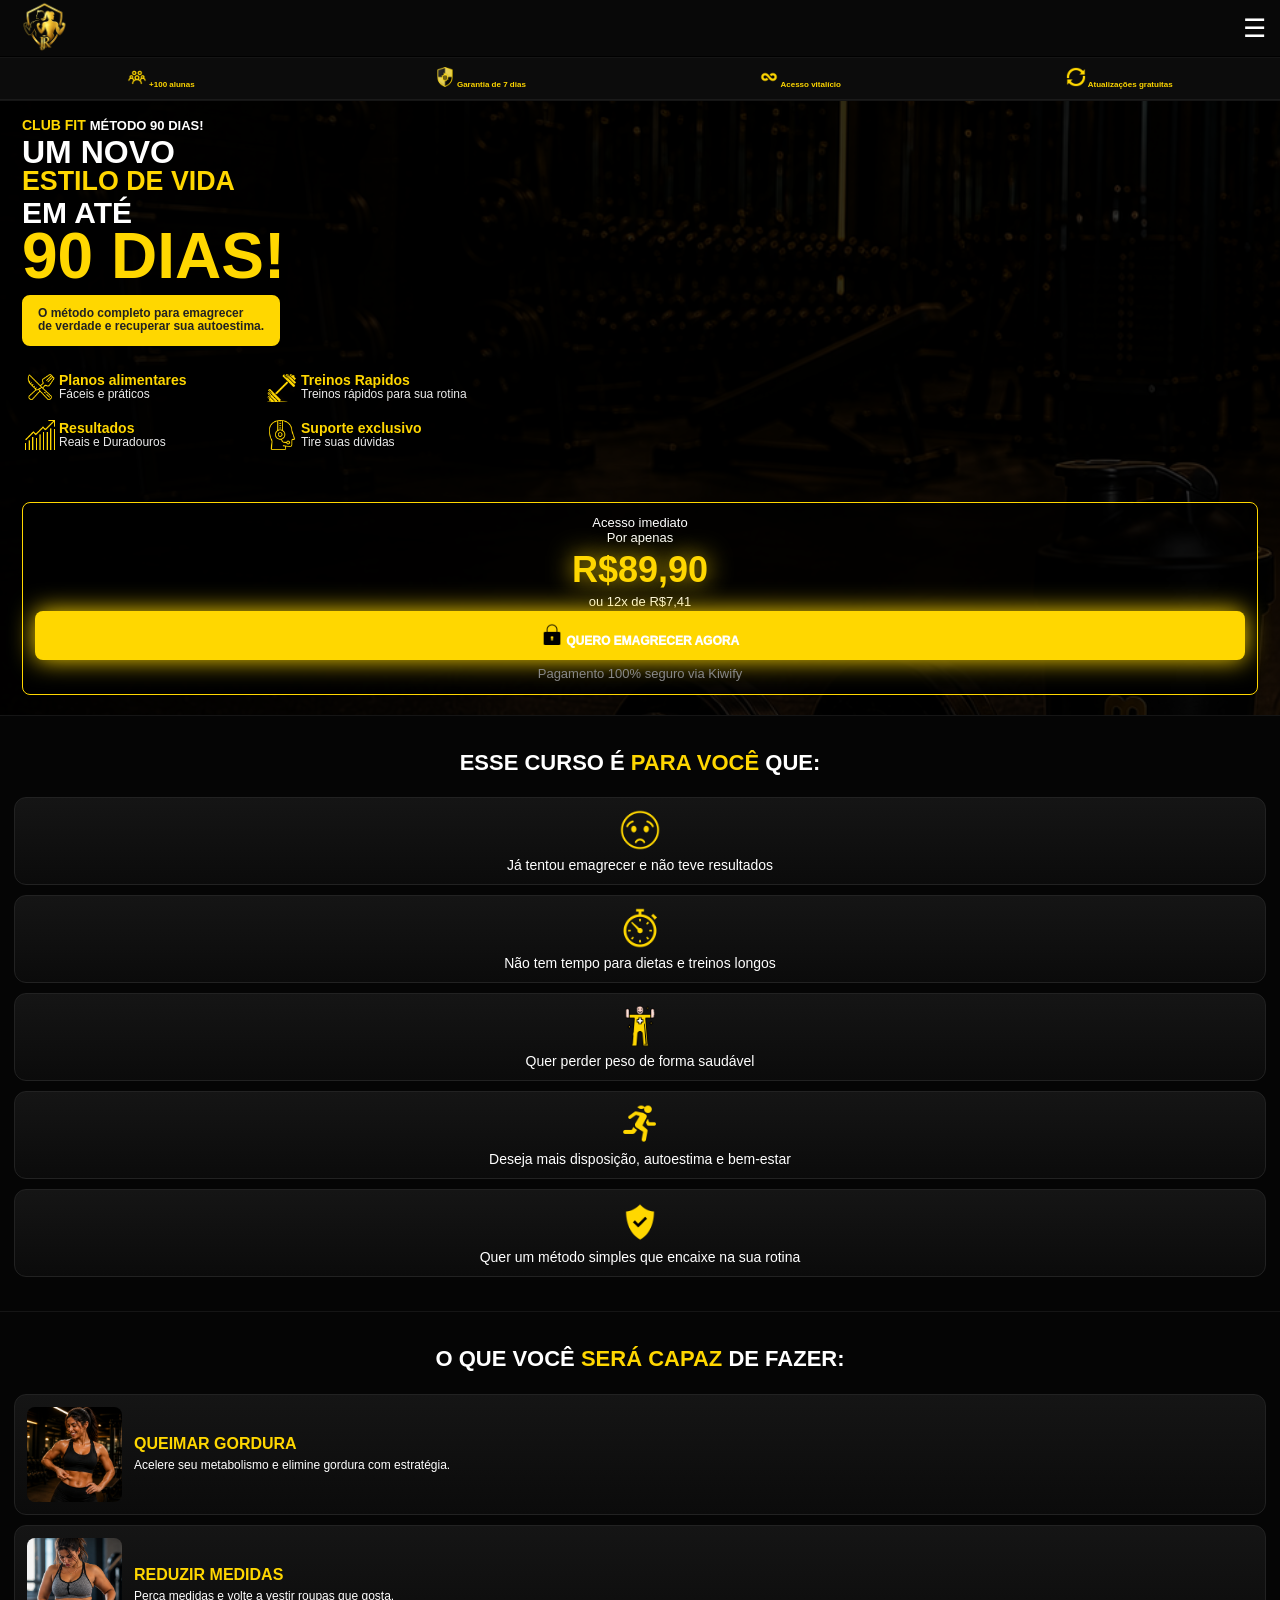
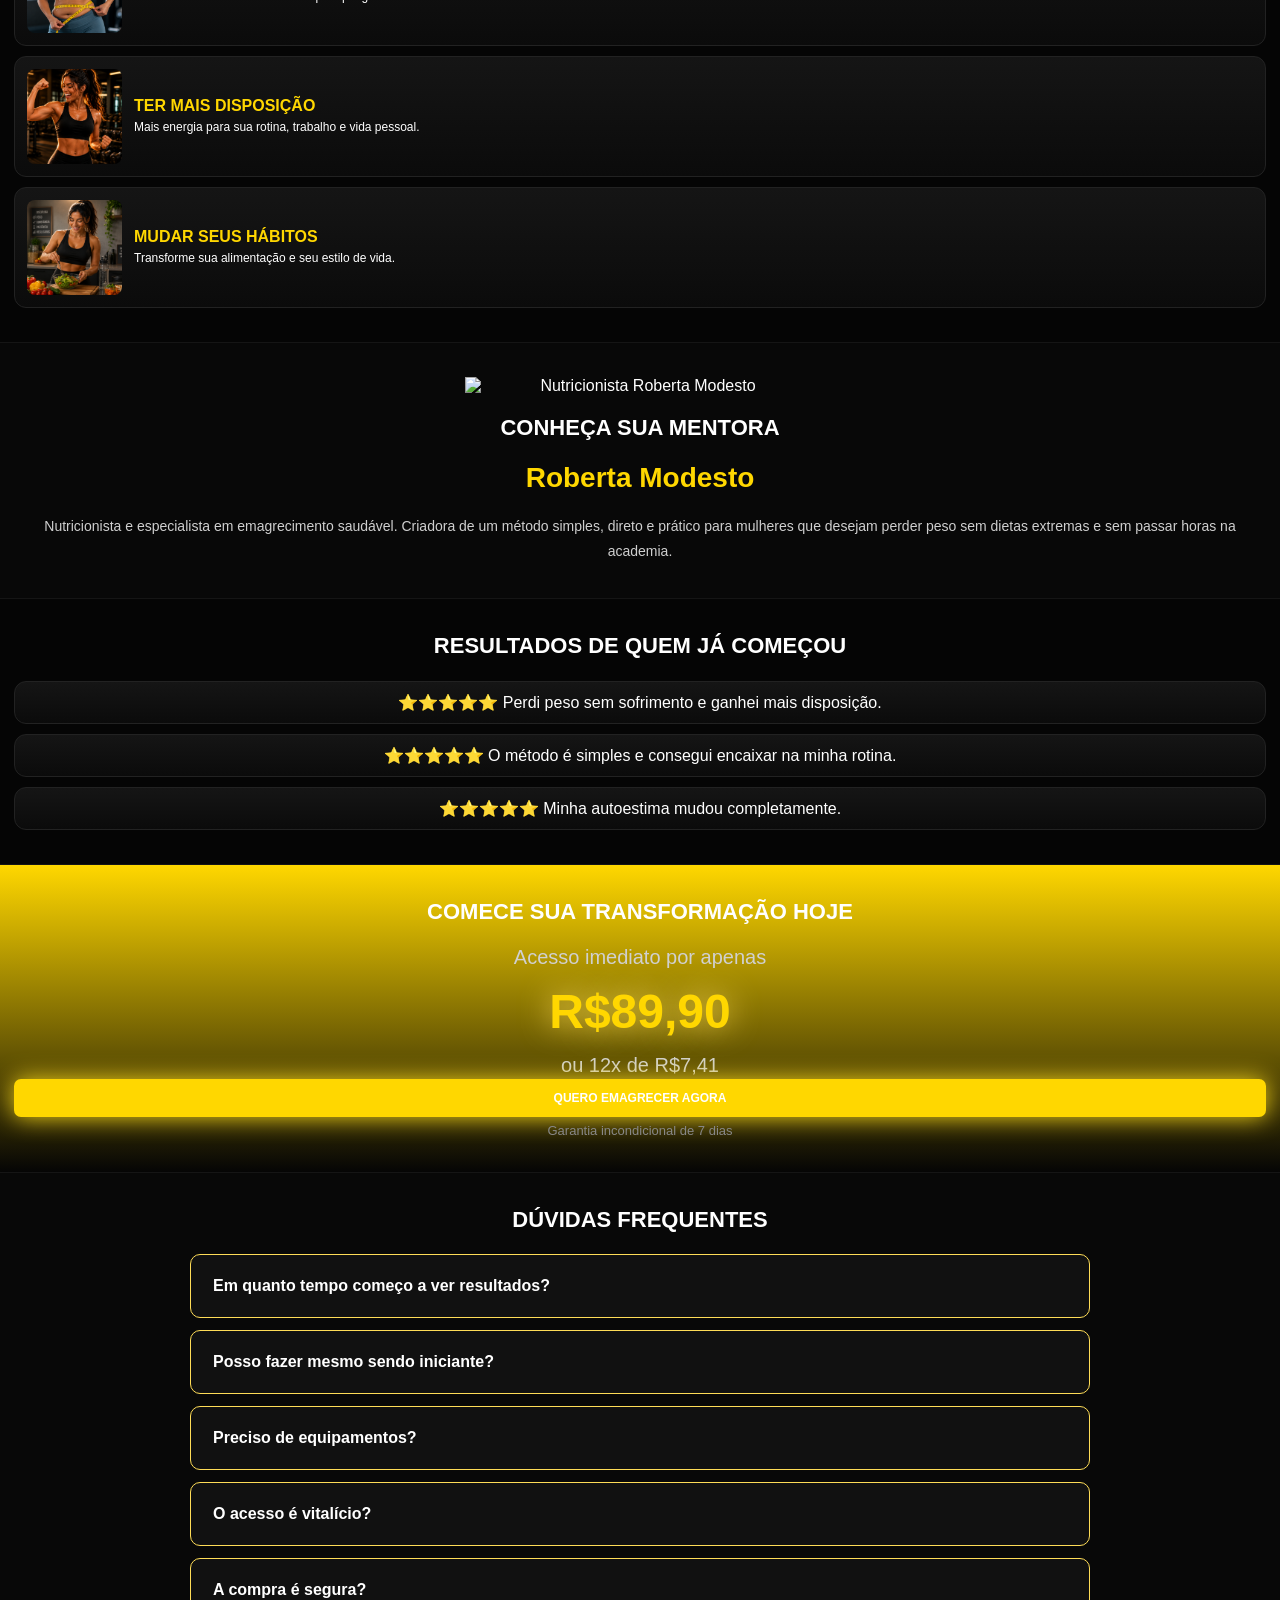
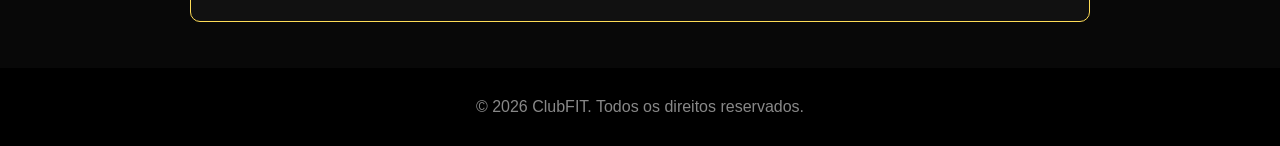
==== commit 7d07d0b3: "Modificando o Responsivo" ====
--- a/index.html
+++ b/index.html
@@ -59,19 +59,16 @@
 
             <div class="hero-texto">
 
+                <h3> <span> CLUB FIT </span> MÉTODO 90 DIAS! </h3>
+
                 <h1>
-                    UM NOVO <span class="dourado">ESTILO DE VIDA</span>
+                    UM NOVO <span>ESTILO DE VIDA</span>
                 </h1>
 
-                <h2>EM APENAS 90 DIAS</h2>
+                <h2> EM ATÉ <span>90 DIAS!</span></h2>
 
                 <p class="destaque">
-                    O método completo para emagrecer de verdade e saudável
-                </p>
-
-                <p>
-                    Um método passo a passo para acelerar seu metabolismo,
-                    queimar gordura e conquistar o corpo que você sempre sonhou.
+                    O método completo para emagrecer<br> de verdade e recuperar sua autoestima.
                 </p>
 
                 <div class="beneficios-rapidos">
@@ -88,7 +85,7 @@
                         <img class="icone" src="./src/imagens/40-minutos.png">
 
                         <div>
-                            <strong>Plano Completo</strong>
+                            <strong>Treinos Rapidos</strong>
                             <span>Treinos rápidos para sua rotina</span>
                         </div>
                     </div>
--- a/src/css/estilos.css
+++ b/src/css/estilos.css
@@ -117,27 +117,42 @@
         url("../imagens/imagem-fundo1.png") center/cover no-repeat;
 }
 
+.hero h3 {
+    font-size: 26px;
+    margin: 10;
+    font-weight: 800;
+}
+
+.hero h3 span {
+    color: var(--dourado);
+}
+
 .hero h1 {
     font-size: 80px;
     line-height: 1;
     font-weight: 800;
     text-transform: uppercase;
     max-width: 760px;
-    color: var(--dourado);
+    color: white;
 }
 
 .hero h1 span {
-    color: white
+    color: var(--dourado);
 }
 
 .hero h2 {
     margin-top: 1px;
-    font-size: 60px;
+    font-size: 94px;
     color: #d6d6d6;
     text-transform: uppercase;
     max-width: 760px;
     text-align: left;
-    color: var(--dourado);
+    color: white;
+}
+
+.hero h2 span {
+    color: var(--dourado);
+    font-size: 120;
 }
 
 .hero p {
@@ -151,10 +166,12 @@
 .destaque {
     display: inline-block;
     background: #FFD700;
-    border: 1px solid #FFD700;
-    padding: 12px 18px;
-    border-radius: 5px;
+    border: 4px solid #FFD700;
+    padding: 8px 126px;
+    border-radius: 16px;
     font-weight: 700;
+    max-width: 700;
+    font-size: 130px;
 }
 
 .beneficios-rapidos {
@@ -231,6 +248,10 @@
     color: #bdbdbd;
     text-align: center;
     font-size: 18px;
+}
+
+.hero-texto-mobile {
+    display: none;
 }
 
 .oferta-btn {
--- a/src/css/responsivo.css
+++ b/src/css/responsivo.css
@@ -6,7 +6,7 @@
     }
 
     .logo img {
-        height: 67px;
+        height: 61px;
     }
 
     .menu,
@@ -24,108 +24,121 @@
         display: grid;
         grid-template-columns: repeat(4, 1fr);
         gap: 2px;
-        padding: 8px 4px;
+        padding: 6px 2px;
     }
 
     .prova-social div {
-        font-size: 10px;
+        font-size: 8px;
         line-height: 1.1;
         text-align: center;
     }
 
     .icone-principal {
-        height: 22px;
+        height: 20px;
     }
 
     .hero {
-        display: block;
-        min-height: 600px;
-        padding: 20px 14px 24px;
-        background:
-            linear-gradient(90deg, rgba(5, 5, 5, 1) 0%, rgba(5, 5, 5, .92) 42%, rgba(5, 5, 5, .55) 100%),
-            url("../imagens/mobile-fundo.png") right top / cover no-repeat;
-
-    }
-
-    .hero-texto {
-        max-width: 160px;
-    }
-
-    .hero h1 {
-        font-size: 26px;
-        line-height: 0.9;
-        max-width: 210px;
-        margin-bottom: 10px;
-        text-align: left;
-    }
-
-    .hero h2 {
-        font-size: 20px;
-        line-height: .9;
-        max-width: 210px;
-        margin-bottom: 10px;
-        text-align: left;
-        margin-top: 1;
-    }
-
-    .destaque {
-        font-size: 18px;
-        padding: 9px 9px;
-        max-width: 210px;
-        margin: 8px 0;
-    }
-
-    .hero p {
-        font-size: 13px;
-        line-height: 1.0;
-        max-width: 210px;
-        margin: 3px 0;
-        text-align: left;
-    }
-
-    .beneficios-rapidos {
         display: flex;
         flex-direction: column;
-        gap: 10px;
-        margin-top: 12px;
-        max-width: 220px;
-        text-align: left;
-    }
-
-    .beneficios-rapidos>div {
-        width: 100%;
-        padding: 0;
-        background: transparent;
-        border: none;
-        display: flex;
-        align-items: center;
-        gap: 8px;
-    }
-
-    .icone {
-        width: 40px;
-        height: 40px;
-    }
-
-    .beneficios-rapidos strong {
+        min-height: auto;
+        padding: 14px 22px 18px;
+        background:
+            linear-gradient(90deg,
+                rgba(0, 0, 0, 0.95) 0%,
+                rgba(0, 0, 0, 0.85) 45%,
+                rgba(0, 0, 0, 0.75) 100%),
+            url("../imagens/mobile-fundo.png") center/cover no-repeat;
+    }
+
+    .hero-texto {
+        max-width: 1280px;
+        order: 1;
+        width: 100%;
+        text-align: left;
+        align-items: flex-start;
+        margin-top: 2px;
+
+    }
+
+    .hero-texto h3 {
+        font-size: 13px;
+        margin-top: 10px;
+        color: white;
+        text-align: left;
+        width: 100%;
+        margin-left: 0;
+        margin: 0 0 5px 0;
+
+    }
+
+    .hero h3 span {
+        color: var(--dourado);
+        font-size: 14px;
+        margin-top: 0px;
+    }
+
+
+    .hero h1 {
+        font-size: 32px;
+        line-height: .9;
+        max-width: 260px;
+        margin-bottom: 9px;
+        text-align: left;
+        margin: 0 0 6px 0;
+    }
+
+    .hero h1 span {
         display: block;
-        color: var(--dourado);
-        font-size: 13px;
-        line-height: 1;
-        margin-bottom: 1px;
-    }
-
-    .beneficios-rapidos span {
+        font-size: 26.8px;
+        margin: 2px 0 0 0;
+        text-align: left;
+    }
+
+    .hero h2 {
+        font-size: 30px;
+        line-height: .9;
+        max-width: 700px;
+        margin: 0 0 6px 0;
+        text-align: left;
+        width: 100%;
+        margin-left: 0;
+
+    }
+
+    .hero h2 span {
+        font-size: 64px;
         display: block;
-        color: #fff;
-        font-size: 11px;
-        line-height: 1;
+        margin: 2px 0 0 0;
+    }
+
+    .dourado {
+        font-size: 32px;
+        font-size: left;
+        margin-top: 3px;
+    }
+
+    .hero .destaque {
+        display: inline-block;
+        padding: 8px 12px;
+        line-height: 1.1;
+        border-radius: 8px;
+        max-width: 259px;
+        margin: 4px 0 14px 0;
+    }
+
+    .hero p {
+        font-size: 12px;
+        line-height: 1.1;
+        color: #222121;
+        margin: 0;
+
     }
 
     .hero-oferta {
-        width: 100%;
-        margin-top: 22px;
-        padding: 16px 14px;
+        order: 3;
+        width: 100%;
+        margin: 2px 0;
+        padding: 12px;
         border-radius: 8px;
         display: flex;
         flex-direction: column;
@@ -138,12 +151,16 @@
         font-size: 13px;
         margin: 0;
         line-height: 1.2;
+        text-align: center;
+        color: #ffffff;
     }
 
     .hero-oferta h3 {
         font-size: 36px;
         margin: 6px 0;
         line-height: 1;
+        text-align: center;
+        color: var(--dourado)
     }
 
     .oferta-btn,
@@ -152,13 +169,56 @@
         padding: 12px;
         font-size: 12px;
         margin-top: 10px;
+        text-align: center;
+        margin-top: 2px;
     }
 
     .seguro {
         margin-top: 6px !important;
-        font-size: 11px !important;
+        font-size: 13px !important;
         text-align: center;
         color: #888 !important;
+    }
+
+    .beneficios-rapidos {
+        display: grid;
+        grid-template-columns: 1fr 1fr;
+        gap: 8px 2px;
+        margin-top: 2px;
+    }
+
+    .beneficios-rapidos>div {
+        display: flex;
+        align-items: center;
+        gap: 4px;
+        background: none;
+        border: none;
+        padding: 0;
+        margin-top: 10px;
+    }
+
+    .icone {
+        width: 30px;
+        height: 30px;
+        flex-shrink: 0;
+        margin-left: 3px;
+    }
+
+    .beneficios-rapidos strong {
+        display: block;
+        font-size: 14px;
+        line-height: .95;
+        margin-bottom: 2px;
+        gap: 8px 4px;
+        margin: 0 0 1px 0;
+    }
+
+    .beneficios-rapidos span {
+        display: block;
+        font-size: 12px;
+        line-height: 1;
+        gap: 8px 4px;
+        margin: 0;
     }
 
     section {
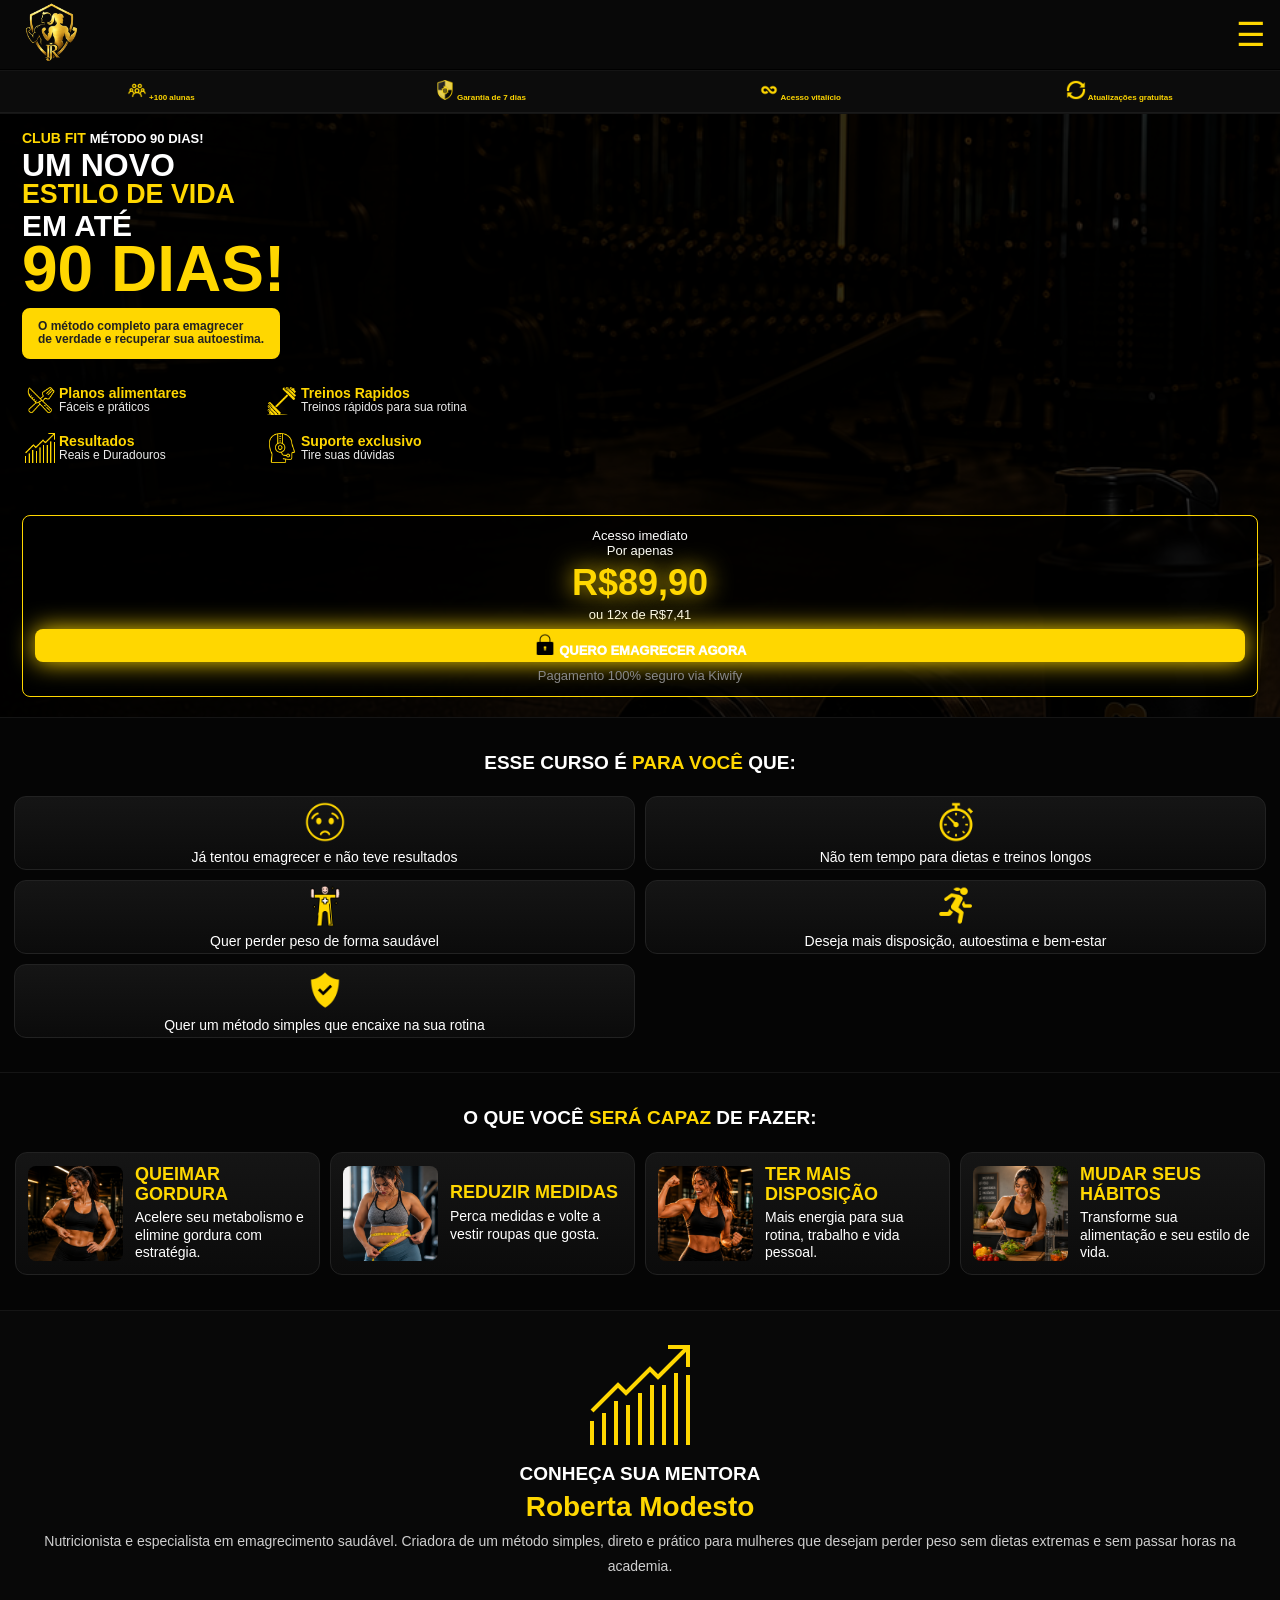
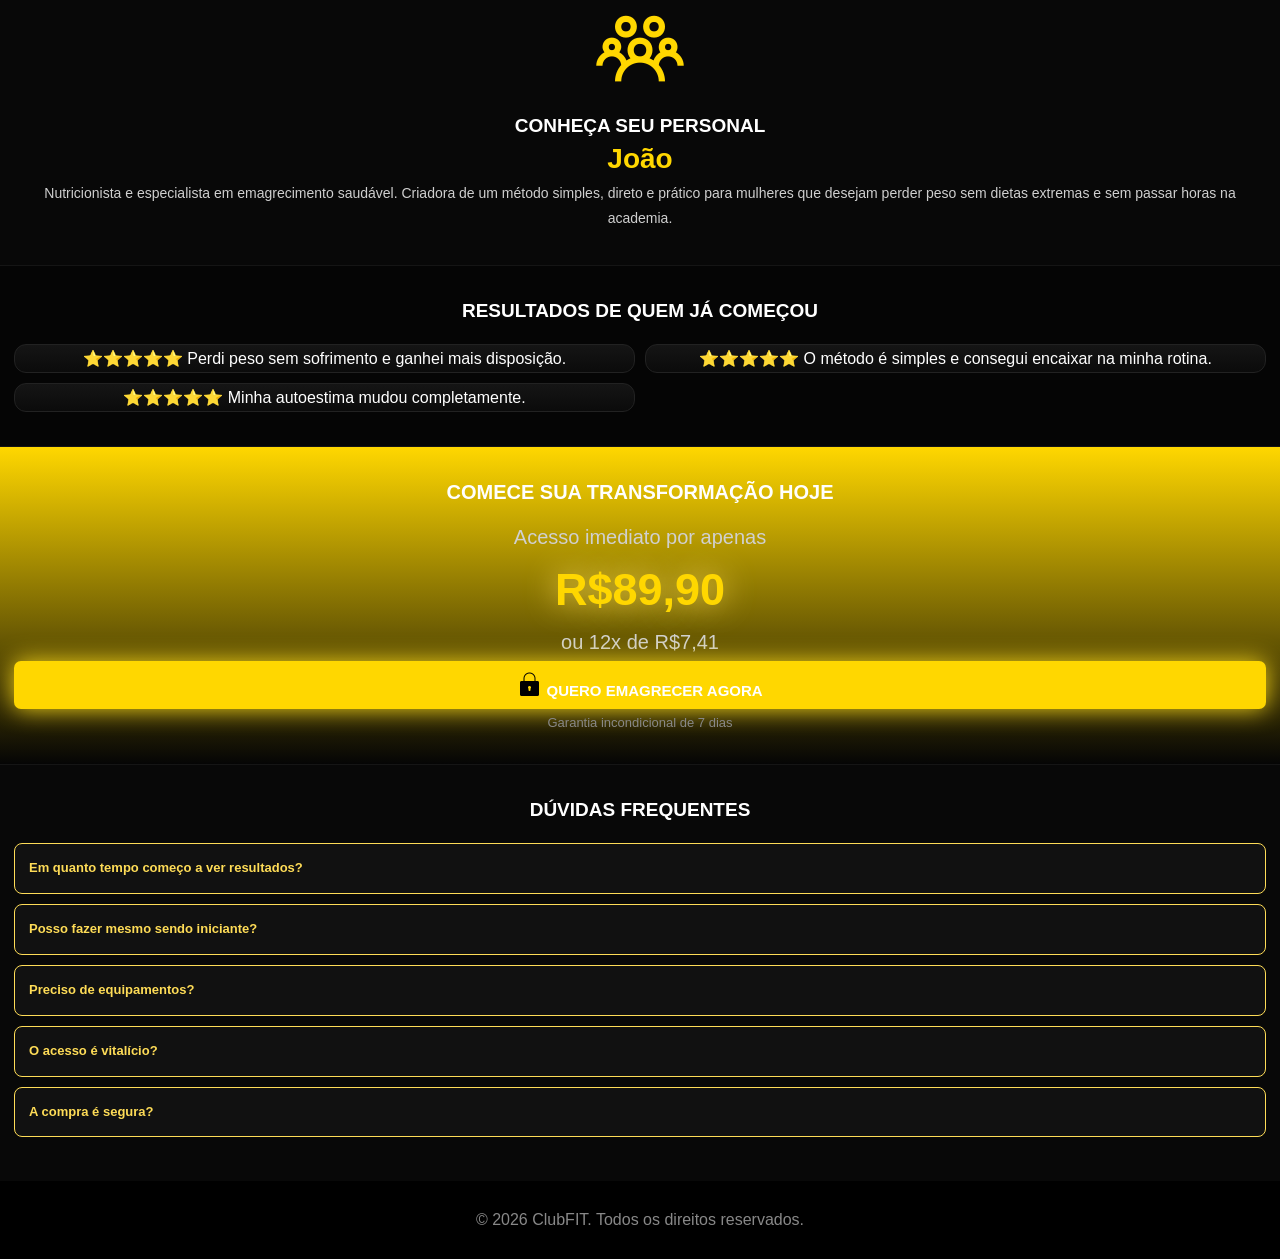
==== commit 6e3f0f72: "Atulizando o responsivo e JavaScript" ====
--- a/index.html
+++ b/index.html
@@ -9,7 +9,6 @@
     <link rel="stylesheet" href="src/css/reset.css">
     <link rel="stylesheet" href="src/css/responsivo.css">
 
-
 </head>
 
 <body>
@@ -27,6 +26,13 @@
             <a href="#faq">Perguntas</a>
         </nav>
 
+        <button class="menu-mobile">
+            ☰
+            <span></span>
+            <span></span>
+            <span></span>
+        </button>
+
         <a class="btn-header btn-principal" href="https://pay.kiwify.com.br/pXfi8ms">Quero emagrecer agora</a>
     </header>
 
@@ -215,8 +221,9 @@
         </section>
 
         <section class="professora" id="professora">
-            <div>
-                <img src="./imagens/img.png" alt="Nutricionista Roberta Modesto">
+
+            <div class="foto-professora">
+                <img src="./src/imagens/queime-gordura.png" alt="Roberta Modesto">
             </div>
 
             <div>
@@ -229,7 +236,22 @@
                     perder peso sem dietas extremas e sem passar horas na academia.
                 </p>
             </div>
-        </section>
+
+            <div class="foto-professora">
+                <img src="./src/imagens/alunos.png" alt="João">
+            </div>
+            <div>
+                <h2>Conheça seu personal</h2>
+                <h3>João</h3>
+
+                <p>
+                    Nutricionista e especialista em emagrecimento saudável.
+                    Criadora de um método simples, direto e prático para mulheres que desejam
+                    perder peso sem dietas extremas e sem passar horas na academia.
+                </p>
+            </div>
+        </section>
+
 
         <section class="depoimentos" id="depoimentos">
             <h2>Resultados de quem já começou</h2>
@@ -251,6 +273,7 @@
             <p>ou 12x de R$7,41</p>
 
             <a class="btn-principal" href="https://pay.kiwify.com.br/pXfi8ms">
+                <img class="cadeado" src="./src/imagens/cadeado-compra.png" alt="cadeado">
                 Quero emagrecer agora
             </a>
 
@@ -260,11 +283,35 @@
         <section class="faq" id="faq">
             <h2>Dúvidas frequentes</h2>
 
-            <div class="pergunta">Em quanto tempo começo a ver resultados?</div>
-            <div class="pergunta">Posso fazer mesmo sendo iniciante?</div>
-            <div class="pergunta">Preciso de equipamentos?</div>
-            <div class="pergunta">O acesso é vitalício?</div>
-            <div class="pergunta">A compra é segura?</div>
+            <div class="pergunta">Em quanto tempo começo a ver resultados?
+
+                <div class="resposta">Os resultados variam de pessoa para pessoa, mas seguindo corretamente o
+                    método,muitas pessoas começam a perceber mudanças nas primeiras semanas.</div>
+            </div>
+
+            <div class="pergunta">Posso fazer mesmo sendo iniciante?
+
+                <div class="resposta">Sim! O método foi desenvolvido para iniciantes, com um passo a passo simples e
+                    fácil de acompanhar.</div>
+            </div>
+
+            <div class="pergunta">Preciso de equipamentos?
+
+                <div class="resposta">Não. O método pode ser feito em casa, sem equipamentos. Se desejar, você pode usar
+                    acessórios simples para potencializar os resultados.</div>
+            </div>
+
+            <div class="pergunta">O acesso é vitalício?
+
+                <div class="resposta">Sim! Após a compra, o acesso é vitalício, para você assistir às aulas no seu
+                    ritmo, quando e onde quiser.</div>
+            </div>
+
+            <div class="pergunta">A compra é segura?
+
+                <div class="resposta">Sim! O pagamento é processado pela Kiwify, uma plataforma segura e confiável para
+                    a compra de cursos online. Após a confirmação, seu acesso é liberado automaticamente.</div>
+            </div>
         </section>
 
     </main>
@@ -273,4 +320,6 @@
         <p>© 2026 ClubFIT. Todos os direitos reservados.</p>
     </footer>
 
+    <script src="./src/js/index.js"></script>
+
 </body>
--- a/src/css/estilos.css
+++ b/src/css/estilos.css
@@ -9,6 +9,7 @@
     --dourado-hover: #FFD700;
     --fundo: #050505;
     --card: #101010;
+    scroll-behavior: smooth;
 }
 
 body {
@@ -25,6 +26,10 @@
     justify-content: space-between;
     background: #080808;
     border-bottom: 1px solid #000000;
+}
+
+.menu-mobile {
+    display: none;
 }
 
 logo {
@@ -422,6 +427,11 @@
     font-size: 20px;
 }
 
+.oferta .cadeado {
+    width: 22px;
+    align-items: center;
+}
+
 .faq {
     background: #080808;
 }
@@ -435,6 +445,31 @@
     border-radius: 10px;
     font-weight: 700;
     cursor: pointer;
+    color: #fedc57;
+}
+
+.pergunta:hover {
+    border-color: #FFD700;
+    transform: translateY(-2px);
+}
+
+.pergunta:active {
+    transform: scale(.98);
+}
+
+.resposta {
+    max-height: 0;
+    overflow: hidden;
+    transition: max-height .4s ease;
+    color: #ffffff;
+    line-height: 1.6;
+    margin-top: 0;
+    scroll-behavior: smooth;
+}
+
+.pergunta.ativa .resposta {
+    max-height: 200px;
+    margin-top: 15px;
 }
 
 .footer {
--- a/src/css/responsivo.css
+++ b/src/css/responsivo.css
@@ -1,12 +1,12 @@
 @media (max-width: 1280px) {
 
     .header {
-        height: 57px;
+        height: 70px;
         padding: 8px 14px;
     }
 
     .logo img {
-        height: 61px;
+        height: 75px;
     }
 
     .menu,
@@ -14,10 +14,38 @@
         display: none;
     }
 
-    .header::after {
-        content: "☰";
-        color: #fff;
-        font-size: 26px;
+    .menu {
+        display: none;
+    }
+
+    .menu-mobile {
+        display: block;
+        background: none;
+        border: none;
+        color: #FFD700;
+        font-size: 33px;
+        cursor: pointer;
+    }
+
+    .menu.ativo {
+        display: flex;
+        flex-direction: column;
+
+        position: absolute;
+        top: 57px;
+        left: 0;
+        width: 100%;
+
+        background: #0c0c0c;
+        padding: 20px;
+        z-index: 999;
+    }
+
+    .menu.ativo a {
+        color: #ffffff;
+        text-decoration: none;
+        padding: 3px 0;
+        border-bottom: 1px solid #151515;
     }
 
     .prova-social {
@@ -166,11 +194,11 @@
     .oferta-btn,
     .btn-principal {
         width: 100%;
-        padding: 12px;
-        font-size: 12px;
-        margin-top: 10px;
-        text-align: center;
-        margin-top: 2px;
+        padding: 4px;
+        font-size: 13px;
+        margin-top: 7px;
+        text-align: center;
+        align-items: center;
     }
 
     .seguro {
@@ -226,19 +254,26 @@
     }
 
     section h2 {
-        font-size: 22px;
+        font-size: 19px;
         line-height: 1.15;
         margin-bottom: 22px;
     }
 
-    .cards,
+
+    .cards {
+        grid-template-columns: 1fr 1fr;
+        gap: 10px;
+        display: grid;
+        width: 100%;
+
+    }
+
     .cards-resultados {
-        grid-template-columns: 1fr;
-        gap: 10px;
+        padding: 1px;
     }
 
     .card {
-        padding: 11px;
+        padding: 4px;
     }
 
     .card span {
@@ -270,36 +305,99 @@
     }
 
     .card-resultados h3 {
-        font-size: 16px;
+        font-size: 18px;
         margin: 0 0 5px 0;
         line-height: 1.1;
     }
 
     .card-resultados p {
-        font-size: 12px;
+        font-size: 14px;
         line-height: 1.25;
         margin: 0;
     }
 
+    .foto-professora {
+        display: flex;
+        justify-content: center;
+        align-items: center;
+        gap: 20px;
+    }
+
+    .professora-foto img {
+        width: 60px;
+        height: auto;
+    }
+
     .professora {
-        grid-template-columns: 1fr;
-        gap: 20px;
+        display: flex;
+        flex-direction: column;
+        gap: 18px
     }
 
     .professora h2,
     .professora h3 {
         text-align: center;
+        margin-bottom: 6px;
     }
 
     .professora h3 {
         font-size: 28px;
+
     }
 
     .professora p {
         font-size: 14px;
+
+    }
+
+    .oferta h2,
+    .oferta p {
+        font-size: 20px;
+
+
     }
 
     .oferta h3 {
-        font-size: 48px;
+        font-size: 45px;
+    }
+
+    .oferta .btn-principal {
+        width: 100%;
+        padding-top: 0px;
+        font-size: 15px;
+        padding: 10px;
+
+    }
+
+    .oferta .cadeado {
+        width: 25px;
+        padding-top: 0px;
+    }
+
+    .pergunta {
+        max-width: 100%;
+        margin: 10px auto;
+        padding: 16px 14px;
+        border-radius: 8px;
+        font-size: 13px;
+        line-height: 1.3;
+    }
+
+    .pergunta:hover {
+        transform: none;
+    }
+
+    .pergunta:active {
+        transform: scale(.98);
+    }
+
+    .resposta {
+        font-size: 12px;
+        line-height: 1.4;
+    }
+
+    .pergunta.ativa .resposta {
+        max-height: 260px;
+        margin-top: 10px;
     }
 }
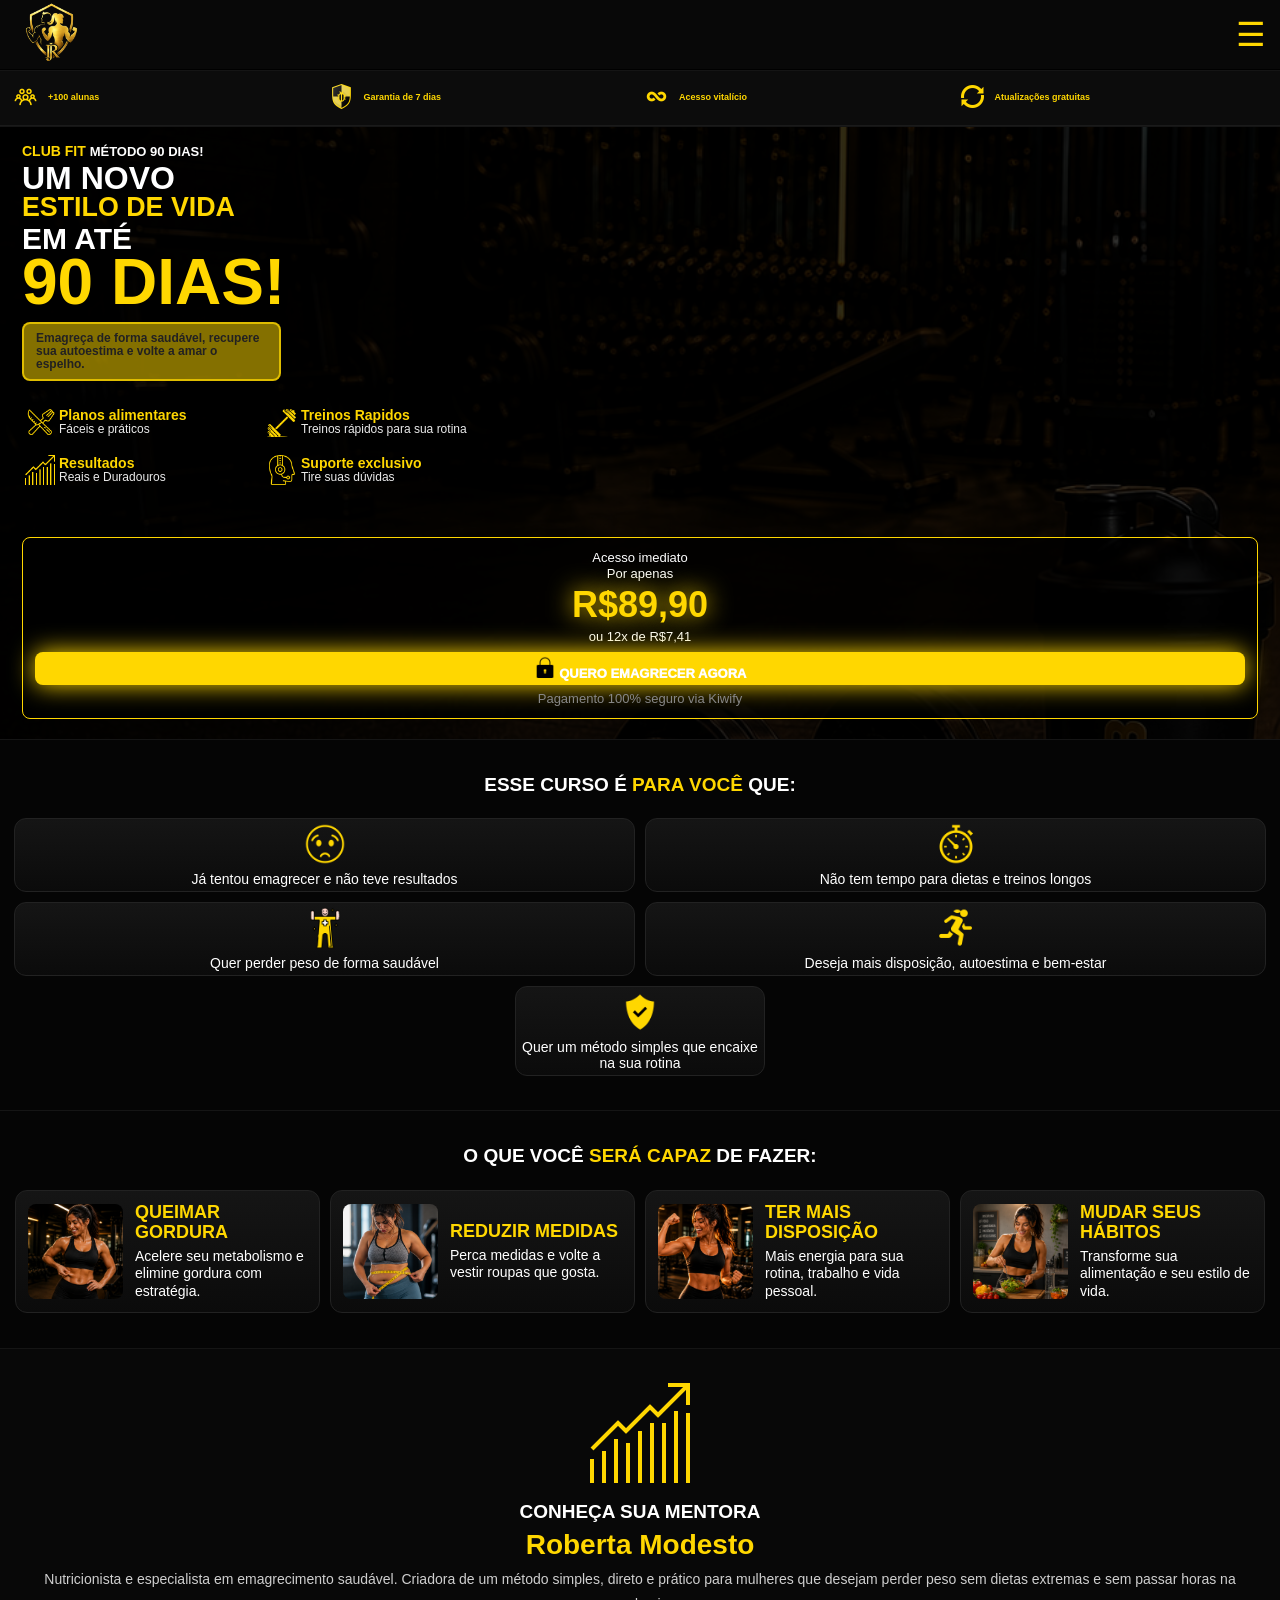
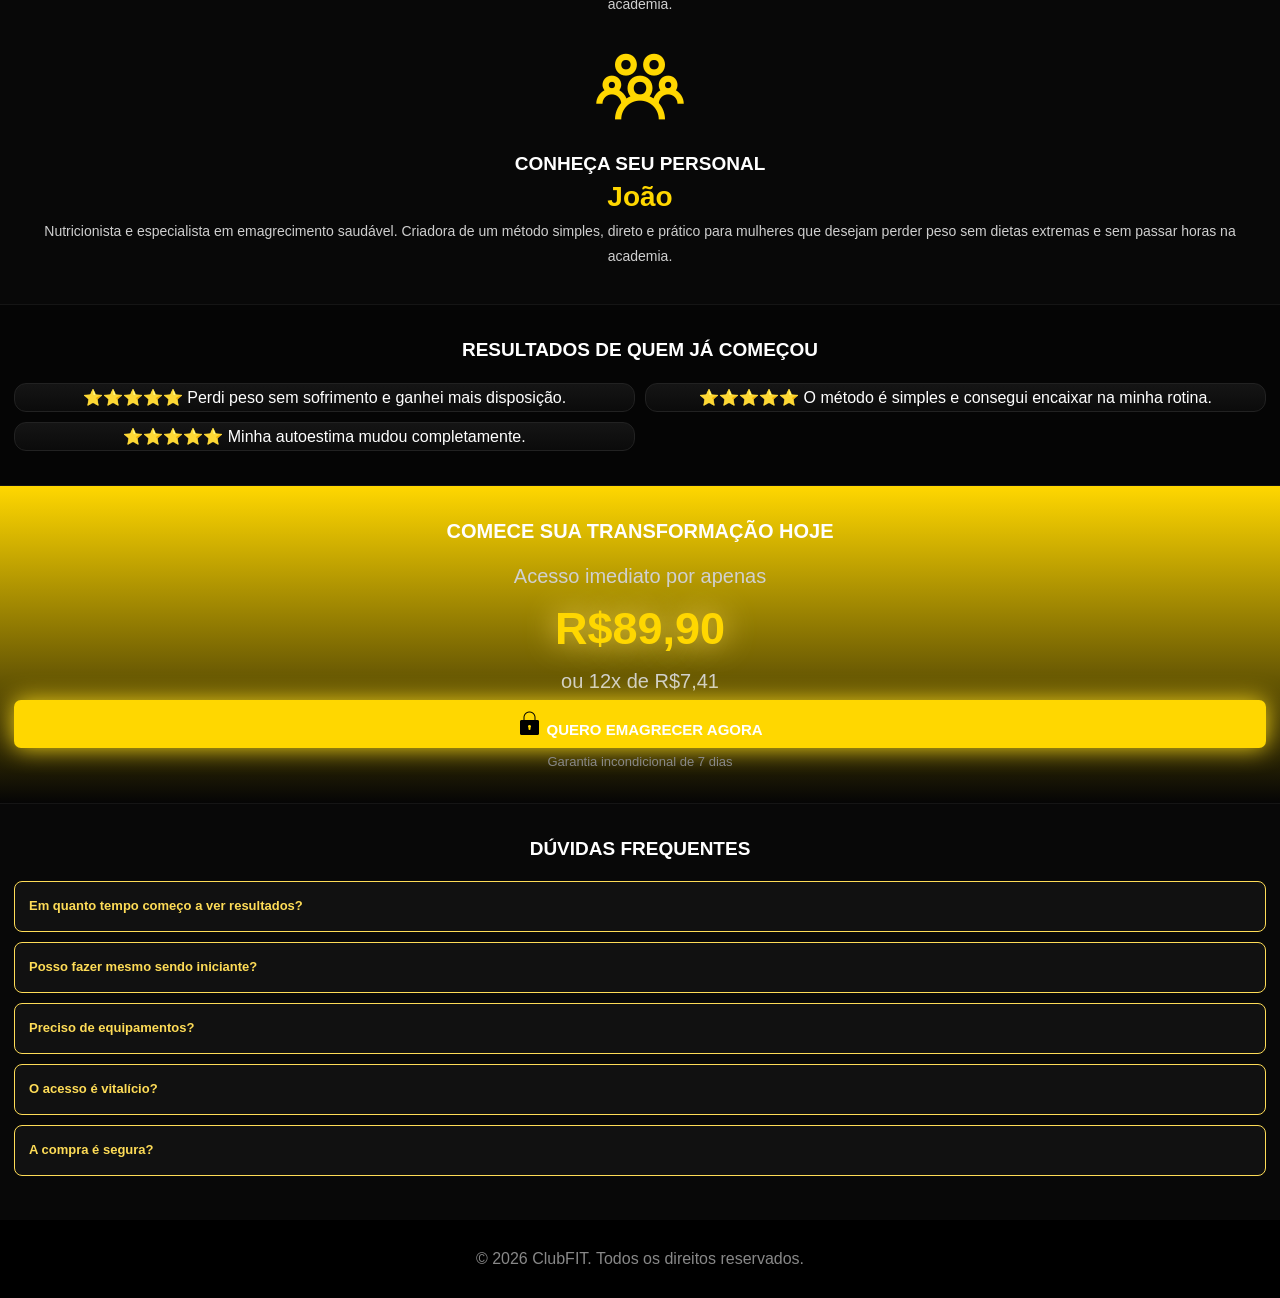
==== commit dd48f943: "Finalizando o responsivo para o mobile e modificando para notebook" ====
--- a/index.html
+++ b/index.html
@@ -27,12 +27,15 @@
         </nav>
 
         <button class="menu-mobile">
-            ☰
             <span></span>
             <span></span>
             <span></span>
         </button>
 
+        <nav class="menu" id="menu">
+            ...
+        </nav>
+
         <a class="btn-header btn-principal" href="https://pay.kiwify.com.br/pXfi8ms">Quero emagrecer agora</a>
     </header>
 
@@ -74,7 +77,7 @@
                 <h2> EM ATÉ <span>90 DIAS!</span></h2>
 
                 <p class="destaque">
-                    O método completo para emagrecer<br> de verdade e recuperar sua autoestima.
+                    Emagreça de forma saudável, recupere sua autoestima e volte a amar o espelho.
                 </p>
 
                 <div class="beneficios-rapidos">
@@ -167,7 +170,7 @@
                     <span>Deseja mais disposição, autoestima e bem-estar</span>
                 </div>
 
-                <div class="card">
+                <div class="card ultimo-card">
                     <img class="icone-card" src="./src/imagens/icone-aprovado.png" alt="Desanimado">
                     <span>Quer um método simples que encaixe na sua rotina</span>
                 </div>
--- a/src/css/estilos.css
+++ b/src/css/estilos.css
@@ -98,16 +98,19 @@
     font-weight: 800;
     text-align: center;
     Margin: 3px;
+    gap: 10px;
+    display: flex;
 }
 
 .prova-social span {
-    text-align: center;
-
+    align-items: center;
+    display: flex;
+    height: 28px;
 }
 
 .icone-principal {
-    height: 30px;
-    align-items: center;
+    height: 32px;
+    flex-shrink: 0;
 }
 
 .hero {
@@ -170,9 +173,9 @@
 
 .destaque {
     display: inline-block;
-    background: #FFD700;
-    border: 4px solid #FFD700;
-    padding: 8px 126px;
+    background: #ffd90084;
+    border: 2px solid #ffd900bc;
+    padding: 8px 50px;
     border-radius: 16px;
     font-weight: 700;
     max-width: 700;
@@ -460,16 +463,14 @@
 .resposta {
     max-height: 0;
     overflow: hidden;
-    transition: max-height .4s ease;
+    opacity: 0;
+    transition: max-height .3s ease, opacity .3s ease;
     color: #ffffff;
-    line-height: 1.6;
-    margin-top: 0;
-    scroll-behavior: smooth;
 }
 
 .pergunta.ativa .resposta {
     max-height: 200px;
-    margin-top: 15px;
+    opacity: 1;
 }
 
 .footer {
@@ -477,4 +478,77 @@
     text-align: center;
     background: #000;
     color: #888;
+}
+
+@media (max-width: 1024px) {
+
+    .header {
+        padding: 0 4%;
+    }
+
+    .menu {
+        gap: 18px;
+    }
+
+    .menu a {
+        font-size: 11px;
+    }
+
+    .btn-header {
+        padding: 13px 18px;
+        font-size: 12px;
+    }
+
+    .hero {
+        min-height: 620px;
+        padding: 50px 4%;
+        grid-template-columns: 1fr 360px;
+        gap: 25px;
+    }
+
+    .hero h1 {
+        font-size: 56px;
+        max-width: 600px;
+    }
+
+    .hero h2 {
+        font-size: 42px;
+        max-width: 600px;
+    }
+
+    .hero p {
+        font-size: 22px;
+    }
+
+    .destaque {
+        max-width: 560px;
+        font-size: 18px;
+    }
+
+    .hero-oferta {
+        width: 330px;
+        padding: 20px;
+    }
+
+    .hero-oferta h3 {
+        font-size: 48px;
+    }
+
+    .oferta-btn {
+        width: 100%;
+        padding: 18px 10px;
+        font-size: 12px;
+    }
+
+    .prova-social {
+        gap: 18px;
+    }
+
+    .prova-social div {
+        font-size: 13px;
+    }
+
+    .icone-principal {
+        height: 24px;
+    }
 }
--- a/src/css/responsivo.css
+++ b/src/css/responsivo.css
@@ -27,6 +27,14 @@
         cursor: pointer;
     }
 
+    .menu-mobile::before {
+        content: "☰";
+    }
+
+    .menu-mobile.ativo::before {
+        content: "✕";
+    }
+
     .menu.ativo {
         display: flex;
         flex-direction: column;
@@ -52,17 +60,17 @@
         display: grid;
         grid-template-columns: repeat(4, 1fr);
         gap: 2px;
-        padding: 6px 2px;
+        padding: 6px 2x;
     }
 
     .prova-social div {
-        font-size: 8px;
+        font-size: 9px;
         line-height: 1.1;
         text-align: center;
     }
 
     .icone-principal {
-        height: 20px;
+        height: 25px;
     }
 
     .hero {
@@ -268,6 +276,12 @@
 
     }
 
+    .ultimo-card {
+        grid-column: 1 / -1;
+        justify-self: center;
+        max-width: 250px;
+    }
+
     .cards-resultados {
         padding: 1px;
     }
@@ -392,12 +406,14 @@
     }
 
     .resposta {
-        font-size: 12px;
-        line-height: 1.4;
+        max-height: 0;
+        overflow: hidden;
+        opacity: 0;
+        transition: max-height .3s ease, opacity .3s ease;
     }
 
     .pergunta.ativa .resposta {
-        max-height: 260px;
-        margin-top: 10px;
+        max-height: 200px;
+        opacity: 1;
     }
 }
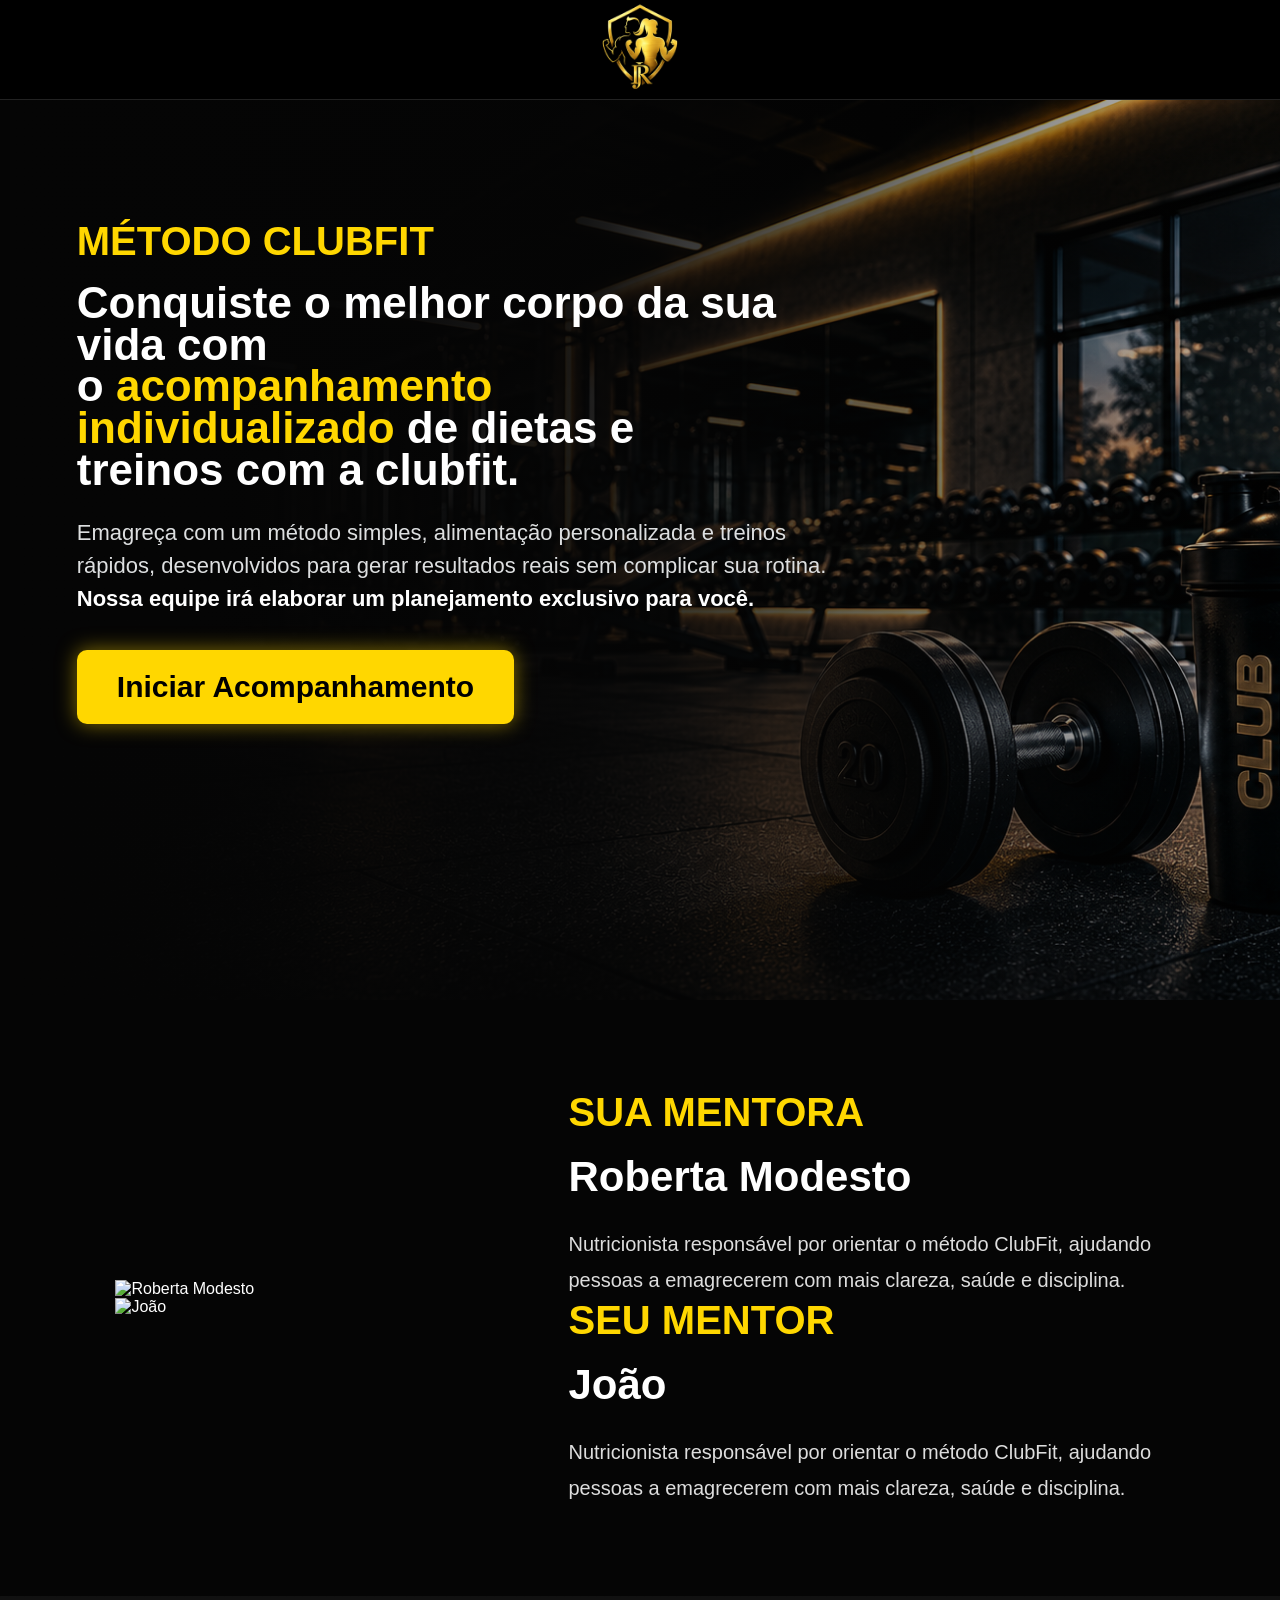
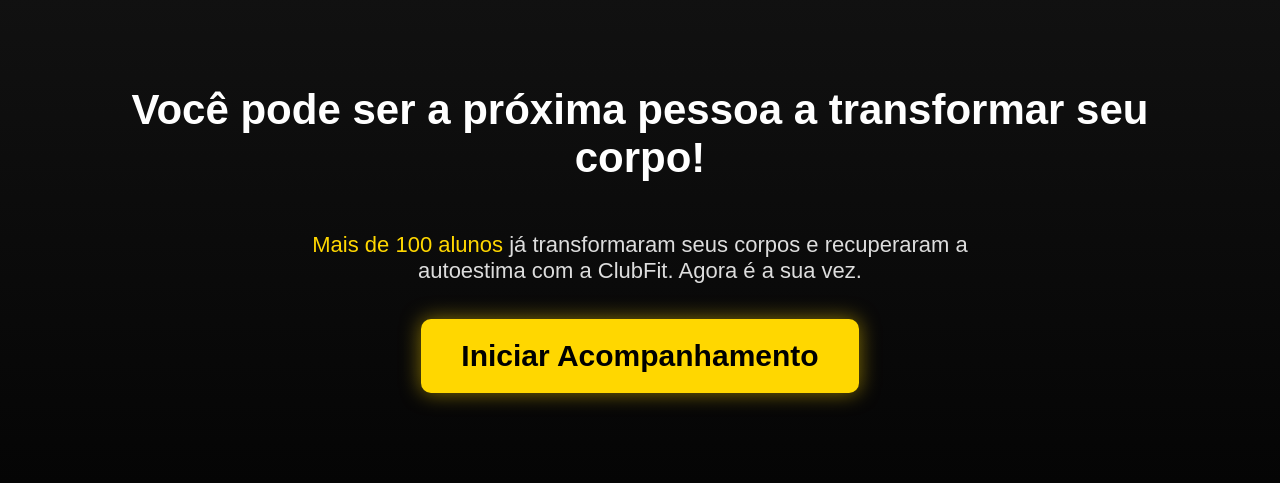
==== commit e797f0f2: "Pagina pre-venda como principal" ====
--- a/index.html
+++ b/index.html
@@ -1,328 +1,85 @@
 <!DOCTYPE html>
-<html lang="en">
+<html lang="pt-BR">
 
 <head>
     <meta charset="UTF-8">
     <meta name="viewport" content="width=device-width, initial-scale=1.0">
-    <title>Landing Page Roberta</title>
-    <link rel="stylesheet" href="src/css/estilos.css">
-    <link rel="stylesheet" href="src/css/reset.css">
-    <link rel="stylesheet" href="src/css/responsivo.css">
+    <title>ClubFit - Método 90 Dias</title>
+    <link rel="stylesheet" href="./src/css/pre-venda.css">
+    <link rel="stylesheet" href="./src/css/responsivo-pre-venda.css">
 
+    <meta name="viewport" content="width=device-width, initial-scale=1.0">
 </head>
 
 <body>
 
     <header class="header">
-        <div class="logo">
-            <img src="./src/imagens/logotipo.png" alt="ClubFitJR">
-        </div>
-
-        <nav class="menu">
-            <a href="#curso">O Curso</a>
-            <a href="#conteudo">Conteúdo</a>
-            <a href="#professora">Sobre a Nutricionista</a>
-            <a href="#depoimentos">Depoimentos</a>
-            <a href="#faq">Perguntas</a>
-        </nav>
-
-        <button class="menu-mobile">
-            <span></span>
-            <span></span>
-            <span></span>
-        </button>
-
-        <nav class="menu" id="menu">
-            ...
-        </nav>
-
-        <a class="btn-header btn-principal" href="https://pay.kiwify.com.br/pXfi8ms">Quero emagrecer agora</a>
+        <img class="logo" src="./src/imagens/logotipo.png" alt="ClubFit">
     </header>
 
     <main>
 
-        <section class="prova-social">
+        <section class="pre-hero">
+            <div class="pre-hero-texto">
+                <span class="tag">MÉTODO CLUBFIT </span>
+
+                <h1>
+                    Conquiste o melhor corpo da sua vida com <br> o <span>acompanhamento individualizado</span> de
+                    dietas e treinos com a <strong>clubfit</strong>.
+                </h1>
+
+                <p>
+                    Emagreça com um método simples, alimentação personalizada e treinos rápidos, desenvolvidos para
+                    gerar resultados reais sem complicar sua rotina. <strong>Nossa equipe irá elaborar um
+                        planejamento
+                        exclusivo para você.</strong> </p>
+
+                <a href="landing.html" class="btn-principal">Iniciar Acompanhamento</a>
+            </div>
+
+            <div class="pre-hero-imagem">
+                <img src="" alt="">
+            </div>
+        </section>
+
+        <section class="mentora">
             <div>
-                <img class="icone-principal" src="./src/imagens/alunos.png" alt="Alunos">
-                <span>+100 alunas</span>
+                <img src="./src/imagens/roberta.png" alt="Roberta Modesto">
+                <img src="./src/imagens/roberta.png" alt="João">
             </div>
 
             <div>
-                <img class="icone-principal" src="./src/imagens/protecao.png" alt="Garantia 7 dias">
-                <span>Garantia de 7 dias</span>
-            </div>
+                <span class="tag">SUA MENTORA</span>
+                <h2>Roberta Modesto</h2>
+                <p>
+                    Nutricionista responsável por orientar o método ClubFit, ajudando pessoas a emagrecerem com mais
+                    clareza, saúde e disciplina.
+                </p>
 
-            <div>
-                <img class="icone-principal" src="./src/imagens/acesso-vitalicio-100.png" alt="Acesso vitalício">
-                <span>Acesso vitalício</span>
-            </div>
-
-            <div>
-                <img class="icone-principal" src="./src/imagens/atualizar.png" alt="Atualizações gra">
-                <span>Atualizações gratuitas</span>
-            </div>
-
+                <div>
+                    <span class="tag">SEU MENTOR</span>
+                    <h2>João</h2>
+                    <p>
+                        Nutricionista responsável por orientar o método ClubFit, ajudando pessoas a emagrecerem com mais
+                        clareza, saúde e disciplina.
+                    </p>
+                </div>
         </section>
 
-        <section class="hero" id="curso">
+        <section class="cta-final">
+            <h2>Você pode ser a próxima pessoa a transformar seu corpo!</h2>
 
-            <div class="hero-texto">
+            <p>
+                <span> Mais de 100 alunos</span> já transformaram seus corpos e recuperaram a autoestima com a ClubFit.
+                Agora é a sua
+                vez.
+            </p>
 
-                <h3> <span> CLUB FIT </span> MÉTODO 90 DIAS! </h3>
-
-                <h1>
-                    UM NOVO <span>ESTILO DE VIDA</span>
-                </h1>
-
-                <h2> EM ATÉ <span>90 DIAS!</span></h2>
-
-                <p class="destaque">
-                    Emagreça de forma saudável, recupere sua autoestima e volte a amar o espelho.
-                </p>
-
-                <div class="beneficios-rapidos">
-
-                    <div>
-                        <img class="icone" src="./src/imagens/planos-alimentares.png">
-                        <div>
-                            <strong>Planos alimentares</strong>
-                            <span>Fáceis e práticos</span>
-                        </div>
-                    </div>
-
-                    <div>
-                        <img class="icone" src="./src/imagens/40-minutos.png">
-
-                        <div>
-                            <strong>Treinos Rapidos</strong>
-                            <span>Treinos rápidos para sua rotina</span>
-                        </div>
-                    </div>
-
-                    <div>
-                        <img class="icone" src="./src/imagens/queime-gordura.png">
-
-                        <div>
-                            <strong>Resultados</strong>
-                            <span>Reais e Duradouros</span>
-                        </div>
-
-                    </div>
-
-                    <div>
-                        <img class="icone" src="./src/imagens/suporte-ao-cliente.png">
-
-                        <div>
-                            <strong>Suporte exclusivo</strong>
-                            <span>Tire suas dúvidas</span>
-                        </div>
-                    </div>
-
-                </div>
-
-            </div>
-
-            <div class="hero-oferta">
-
-                <p>Acesso imediato</p>
-
-                <span>Por apenas</span>
-
-                <h3>R$89,90</h3>
-
-                <small>ou 12x de R$7,41</small>
-
-                <a href="https://pay.kiwify.com.br/pXfi8ms" class="oferta-btn">
-                    <img class="cadeado" src="./src/imagens/cadeado-compra.png" alt="cadeado">
-                    Quero emagrecer agora
-                </a>
-
-                <p class="seguro">
-                    Pagamento 100% seguro via Kiwify
-                </p>
-
-            </div>
-
-        </section>
-
-        <section class="para-quem">
-            <h2>Esse curso é <span class="verde">para você</span> que:</h2>
-
-            <div class="cards">
-
-                <div class="card">
-                    <img class="icone-card" src="./src/imagens/desanimado-card.png" alt="Desanimado">
-                    <span>Já tentou emagrecer e não teve resultados</span>
-                </div>
-
-                <div class="card">
-                    <img class="icone-card" src="./src/imagens/tempo.png" alt="Desanimado">
-                    <span>Não tem tempo para dietas e treinos longos</span>
-                </div>
-
-                <div class="card">
-                    <img class="icone-card" src="./src/imagens/icone-saudável.png" alt="Desanimado">
-                    <span>Quer perder peso de forma saudável</span>
-                </div>
-
-                <div class="card">
-                    <img class="icone-card" src="./src/imagens/icone-disposicao.png" alt="Desanimado">
-                    <span>Deseja mais disposição, autoestima e bem-estar</span>
-                </div>
-
-                <div class="card ultimo-card">
-                    <img class="icone-card" src="./src/imagens/icone-aprovado.png" alt="Desanimado">
-                    <span>Quer um método simples que encaixe na sua rotina</span>
-                </div>
-            </div>
-        </section>
-
-        <section class="resultados" id="conteudo">
-            <h2>O que você <span class="verde">será capaz</span> de fazer:</h2>
-
-            <div class="cards-resultados">
-
-                <div class="card-resultados">
-
-                    <img class="conteudo-card" src="./src/imagens/emagrecer.png">
-
-                    <div class="texto-card">
-                        <h3>Queimar gordura</h3>
-                        <p>Acelere seu metabolismo e elimine gordura com estratégia.</p>
-                    </div>
-
-                </div>
-
-                <div class="card-resultados">
-                    <img class="conteudo-card" src="./src/imagens/reduzir-medidas.png">
-
-                    <div class="texto-card">
-                        <h3>Reduzir medidas</h3>
-                        <p>Perca medidas e volte a vestir roupas que gosta.</p>
-                    </div>
-                </div>
-
-                <div class="card-resultados">
-                    <img class="conteudo-card" src="./src/imagens/disposicao-foto.png">
-
-                    <div class="texto-card">
-                        <h3>Ter mais disposição</h3>
-                        <p>Mais energia para sua rotina, trabalho e vida pessoal.</p>
-                    </div>
-                </div>
-
-                <div class="card-resultados">
-                    <img class="conteudo-card" src="./src/imagens/habito-foto.png">
-
-                    <div class="texto-card">
-                        <h3>Mudar seus hábitos</h3>
-                        <p>Transforme sua alimentação e seu estilo de vida.</p>
-                    </div>
-                </div>
-
-            </div>
-        </section>
-
-        <section class="professora" id="professora">
-
-            <div class="foto-professora">
-                <img src="./src/imagens/queime-gordura.png" alt="Roberta Modesto">
-            </div>
-
-            <div>
-                <h2>Conheça sua mentora</h2>
-                <h3>Roberta Modesto</h3>
-
-                <p>
-                    Nutricionista e especialista em emagrecimento saudável.
-                    Criadora de um método simples, direto e prático para mulheres que desejam
-                    perder peso sem dietas extremas e sem passar horas na academia.
-                </p>
-            </div>
-
-            <div class="foto-professora">
-                <img src="./src/imagens/alunos.png" alt="João">
-            </div>
-            <div>
-                <h2>Conheça seu personal</h2>
-                <h3>João</h3>
-
-                <p>
-                    Nutricionista e especialista em emagrecimento saudável.
-                    Criadora de um método simples, direto e prático para mulheres que desejam
-                    perder peso sem dietas extremas e sem passar horas na academia.
-                </p>
-            </div>
-        </section>
-
-
-        <section class="depoimentos" id="depoimentos">
-            <h2>Resultados de quem já começou</h2>
-
-            <div class="cards">
-                <div class="card">⭐⭐⭐⭐⭐ Perdi peso sem sofrimento e ganhei mais disposição.</div>
-                <div class="card">⭐⭐⭐⭐⭐ O método é simples e consegui encaixar na minha rotina.</div>
-                <div class="card">⭐⭐⭐⭐⭐ Minha autoestima mudou completamente.</div>
-            </div>
-        </section>
-
-        <section class="oferta">
-            <h2>Comece sua transformação hoje</h2>
-
-            <p>Acesso imediato por apenas</p>
-
-            <h3>R$89,90</h3>
-
-            <p>ou 12x de R$7,41</p>
-
-            <a class="btn-principal" href="https://pay.kiwify.com.br/pXfi8ms">
-                <img class="cadeado" src="./src/imagens/cadeado-compra.png" alt="cadeado">
-                Quero emagrecer agora
-            </a>
-
-            <p class="seguro">Garantia incondicional de 7 dias</p>
-        </section>
-
-        <section class="faq" id="faq">
-            <h2>Dúvidas frequentes</h2>
-
-            <div class="pergunta">Em quanto tempo começo a ver resultados?
-
-                <div class="resposta">Os resultados variam de pessoa para pessoa, mas seguindo corretamente o
-                    método,muitas pessoas começam a perceber mudanças nas primeiras semanas.</div>
-            </div>
-
-            <div class="pergunta">Posso fazer mesmo sendo iniciante?
-
-                <div class="resposta">Sim! O método foi desenvolvido para iniciantes, com um passo a passo simples e
-                    fácil de acompanhar.</div>
-            </div>
-
-            <div class="pergunta">Preciso de equipamentos?
-
-                <div class="resposta">Não. O método pode ser feito em casa, sem equipamentos. Se desejar, você pode usar
-                    acessórios simples para potencializar os resultados.</div>
-            </div>
-
-            <div class="pergunta">O acesso é vitalício?
-
-                <div class="resposta">Sim! Após a compra, o acesso é vitalício, para você assistir às aulas no seu
-                    ritmo, quando e onde quiser.</div>
-            </div>
-
-            <div class="pergunta">A compra é segura?
-
-                <div class="resposta">Sim! O pagamento é processado pela Kiwify, uma plataforma segura e confiável para
-                    a compra de cursos online. Após a confirmação, seu acesso é liberado automaticamente.</div>
-            </div>
+            <a href="landing.html" class="btn-segundario">Iniciar Acompanhamento</a>
         </section>
 
     </main>
 
-    <footer class="footer">
-        <p>© 2026 ClubFIT. Todos os direitos reservados.</p>
-    </footer>
+</body>
 
-    <script src="./src/js/index.js"></script>
-
-</body>+</html>
--- a/src/css/pre-venda.css
+++ b/src/css/pre-venda.css
@@ -0,0 +1,230 @@
+* {
+    margin: 0;
+    padding: 0;
+    box-sizing: border-box;
+}
+
+:root {
+    --dourado: #FFD700;
+    --preto: #050505;
+    --card: #111;
+    --texto: #fff;
+}
+
+html {
+    scroll-behavior: smooth;
+}
+
+body {
+    background: var(--preto);
+    color: var(--texto);
+    font-family: Arial, Helvetica, sans-serif;
+}
+
+
+.header {
+    height: 100px;
+    display: flex;
+    justify-content: center;
+    align-items: center;
+    background: #000;
+    border-bottom: 1px solid #222;
+}
+
+.logo {
+    height: 110px;
+    align-items: center;
+}
+
+
+.pre-hero {
+    min-height: 100vh;
+    display: grid;
+    grid-template-columns: 1fr;
+    align-items: center;
+    padding: 40px 8%;
+    background:
+        linear-gradient(90deg, #050505 0%, rgba(5, 5, 5, .9) 45%, rgba(5, 5, 5, .2)100%),
+        url("../imagens/fundo-pre-venda.png") center/cover;
+}
+
+.pre-hero-texto {
+    min-height: 150px;
+    font-size: 30px;
+    margin: 1;
+    font-weight: 100;
+}
+
+.tag {
+    display: block;
+    font-size: 40px;
+    margin-bottom: 18px;
+    color: var(--dourado);
+    font-weight: bold;
+}
+
+.pre-hero h1 {
+    max-width: 800px;
+    font-size: 65px;
+    line-height: .95;
+    margin-bottom: 25px;
+
+}
+
+.pre-hero h1 span {
+    color: var(--dourado);
+    font-size: 65px;
+}
+
+.pre-hero strong {
+    color: #ffffff;
+}
+
+.pre-hero p {
+    max-width: 900px;
+    font-size: 24px;
+    line-height: 1.5;
+    margin-top: 20px;
+    color: rgb(221, 223, 224);
+}
+
+.pre-hero-imagem {
+    display: flex;
+    justify-content: center;
+}
+
+.pre-hero-imagem img {
+    width: 100%;
+    max-width: 520px;
+}
+
+
+.btn-principal {
+    display: inline-block;
+    margin-top: 35px;
+    padding: 20px 40px;
+    background: var(--dourado);
+    color: #000;
+    font-weight: 900;
+    border-radius: 10px;
+    text-decoration: none;
+    transition: .3s;
+    box-shadow: 0 0 20px rgba(255, 215, 0, .5);
+}
+
+.btn-principal:hover {
+    transform: translateY(-4px);
+}
+
+
+section {
+    padding: 90px 8%;
+}
+
+section h2 {
+    font-size: 42px;
+    text-align: center;
+    margin-bottom: 50px;
+}
+
+
+.mentora {
+    display: grid;
+    grid-template-columns: .8fr 1.2fr;
+    gap: 60px;
+    align-items: center;
+}
+
+.mentora img {
+    width: 100%;
+    max-width: 380px;
+    display: block;
+    margin: auto;
+}
+
+.mentora h2 {
+    text-align: left;
+    margin-bottom: 25px;
+}
+
+.mentora p {
+    font-size: 20px;
+    color: #ddd;
+    line-height: 1.8;
+}
+
+
+.cta-final {
+    text-align: center;
+    background: linear-gradient(180deg, #111, #050505);
+}
+
+.cta-final p {
+    max-width: 700px;
+    margin: 20px auto 35px;
+    font-size: 22px;
+    color: #ddd;
+}
+
+.cta-final span {
+    color: #FFD700;
+}
+
+.cta-final .btn-segundario {
+    display: inline-block;
+    padding: 20px 40px;
+    background: var(--dourado);
+    color: #000;
+    font-weight: 900;
+    border-radius: 10px;
+    text-decoration: none;
+    transition: .3s;
+    box-shadow: 0 0 20px rgba(255, 215, 0, .5);
+    font-size: 30px;
+}
+
+.btn-segundario:hover {
+    transform: translateY(-4px);
+}
+
+@media(max-width:900px) {
+
+    .pre-hero {
+        grid-template-columns: 1fr;
+        text-align: center;
+        padding: 50px 25px;
+    }
+
+    .pre-hero h1 {
+        font-size: 48px;
+    }
+
+    .pre-hero p {
+        font-size: 18px;
+    }
+
+    .pre-hero-imagem {
+        margin-top: 40px;
+        background:
+            linear-gradient(90deg, #050505 0%, rgba(5, 5, 5, .9) 45%, rgba(5, 5, 5, .2)100%),
+            url("../imagens/fundo-pre-venda.png") center/cover;
+    }
+
+    .beneficios {
+        grid-template-columns: 1fr;
+    }
+
+    .mentora {
+        grid-template-columns: 1fr;
+        text-align: center;
+    }
+
+    .mentora h2 {
+        text-align: center;
+    }
+
+    section h2 {
+        font-size: 30px;
+    }
+
+}
--- a/src/css/responsivo-pre-venda.css
+++ b/src/css/responsivo-pre-venda.css
@@ -0,0 +1,204 @@
+@media (max-width: 1366px) {
+    .pre-hero {
+        padding: 40px 6%;
+    }
+
+    .pre-hero h1 {
+        font-size: 44px;
+        max-width: 700px;
+    }
+
+    .pre-hero h1 span {
+        font-size: 44px;
+    }
+
+    .pre-hero p {
+        font-size: 22px;
+        max-width: 760px;
+    }
+}
+
+
+@media (max-width: 1024px) {
+    .header {
+        height: 85px;
+    }
+
+    .logo {
+        height: 90px;
+    }
+
+    .pre-hero {
+        min-height: auto;
+        padding: 70px 6%;
+        background:
+            linear-gradient(90deg, #050505 0%, rgba(5, 5, 5, .9) 55%, rgba(5, 5, 5, .35) 100%),
+            url("../imagens/fundo-pre-venda-mobile.png") center/cover no-repeat;
+    }
+
+    .tag {
+        font-size: 30px;
+    }
+
+    .pre-hero h1 {
+        font-size: 38px;
+        max-width: 650px;
+    }
+
+    .pre-hero h1 span {
+        font-size: 38px;
+    }
+
+    .pre-hero p {
+        font-size: 20px;
+        max-width: 650px;
+    }
+
+    section {
+        padding: 70px 6%;
+    }
+
+    section h2 {
+        font-size: 34px;
+    }
+
+    .mentora {
+        grid-template-columns: 1fr;
+        text-align: center;
+    }
+
+    .mentora h2 {
+        text-align: center;
+    }
+
+    .mentora p {
+        font-size: 18px;
+    }
+}
+
+@media (max-width: 768px) {
+    .header {
+        height: 75px;
+    }
+
+    .logo {
+        height: 80px;
+    }
+
+    .pre-hero {
+        width: 100%;
+        padding: 230px 40px 60px;
+        text-align: left;
+        background:
+            linear-gradient(to bottom,
+                rgba(0, 0, 0, 0) 40%,
+                rgba(5, 5, 5, .6) 70%,
+                #050505 100%),
+            linear-gradient(90deg,
+                #050505 0%,
+                rgba(5, 5, 5, .92) 60%,
+                rgba(5, 5, 5, .55) 100%),
+            url("../imagens/fundo-pre-venda-mobile.png") center/cover no-repeat;
+    }
+
+    .pre-hero-texto {
+        max-width: 650px;
+        font-size: 30px;
+        margin-top: 120px;
+        transform: translateY(40px);
+    }
+
+    .tag {
+        font-size: 17px;
+    }
+
+    .pre-hero h1 {
+        width: 80%;
+        font-size: 19px;
+        line-height: 1.4;
+        font-weight: 400;
+        text-transform: uppercase;
+    }
+
+    .pre-hero h1 span {
+        font-size: 19px;
+    }
+
+    .pre-hero p {
+        font-size: 12.5px;
+        line-height: 1.3;
+        max-width: 1200px;
+    }
+
+    .btn-principal {
+        width: 100%;
+        text-align: center;
+        font-size: 16px;
+        padding: 16px 30px;
+    }
+
+    .cta-final .btn-segundario {
+        width: 100%;
+        text-align: center;
+        padding: 16px 80px;
+        font-size: 16px;
+    }
+
+    section {
+        padding: 55px 22px;
+    }
+
+    section h2 {
+        font-size: 28px;
+    }
+
+    .mentora p {
+        font-size: 16px;
+    }
+
+    .cta-final p {
+        font-size: 17px;
+    }
+}
+
+@media (max-width: 430px) {
+
+    .pre-hero-texto {
+        margin-top: 120px;
+        transform: translateY(40px);
+    }
+
+    .pre-hero {
+        padding: 40px 18px;
+    }
+
+    .tag {
+        font-size: 18px;
+    }
+
+    .pre-hero h1 {
+        font-size: 21px;
+        line-height: 1.4;
+        font-weight: 400;
+    }
+
+    .pre-hero h1 span {
+        font-size: 21px;
+    }
+
+    .pre-hero p {
+        font-size: 14px;
+        line-height: 1.4;
+    }
+
+    section h2 {
+        font-size: 24px;
+    }
+
+    .btn-principal {
+        width: 80%;
+        text-align: center;
+        font-size: 16px;
+        padding: 18px 26px;
+    }
+}
